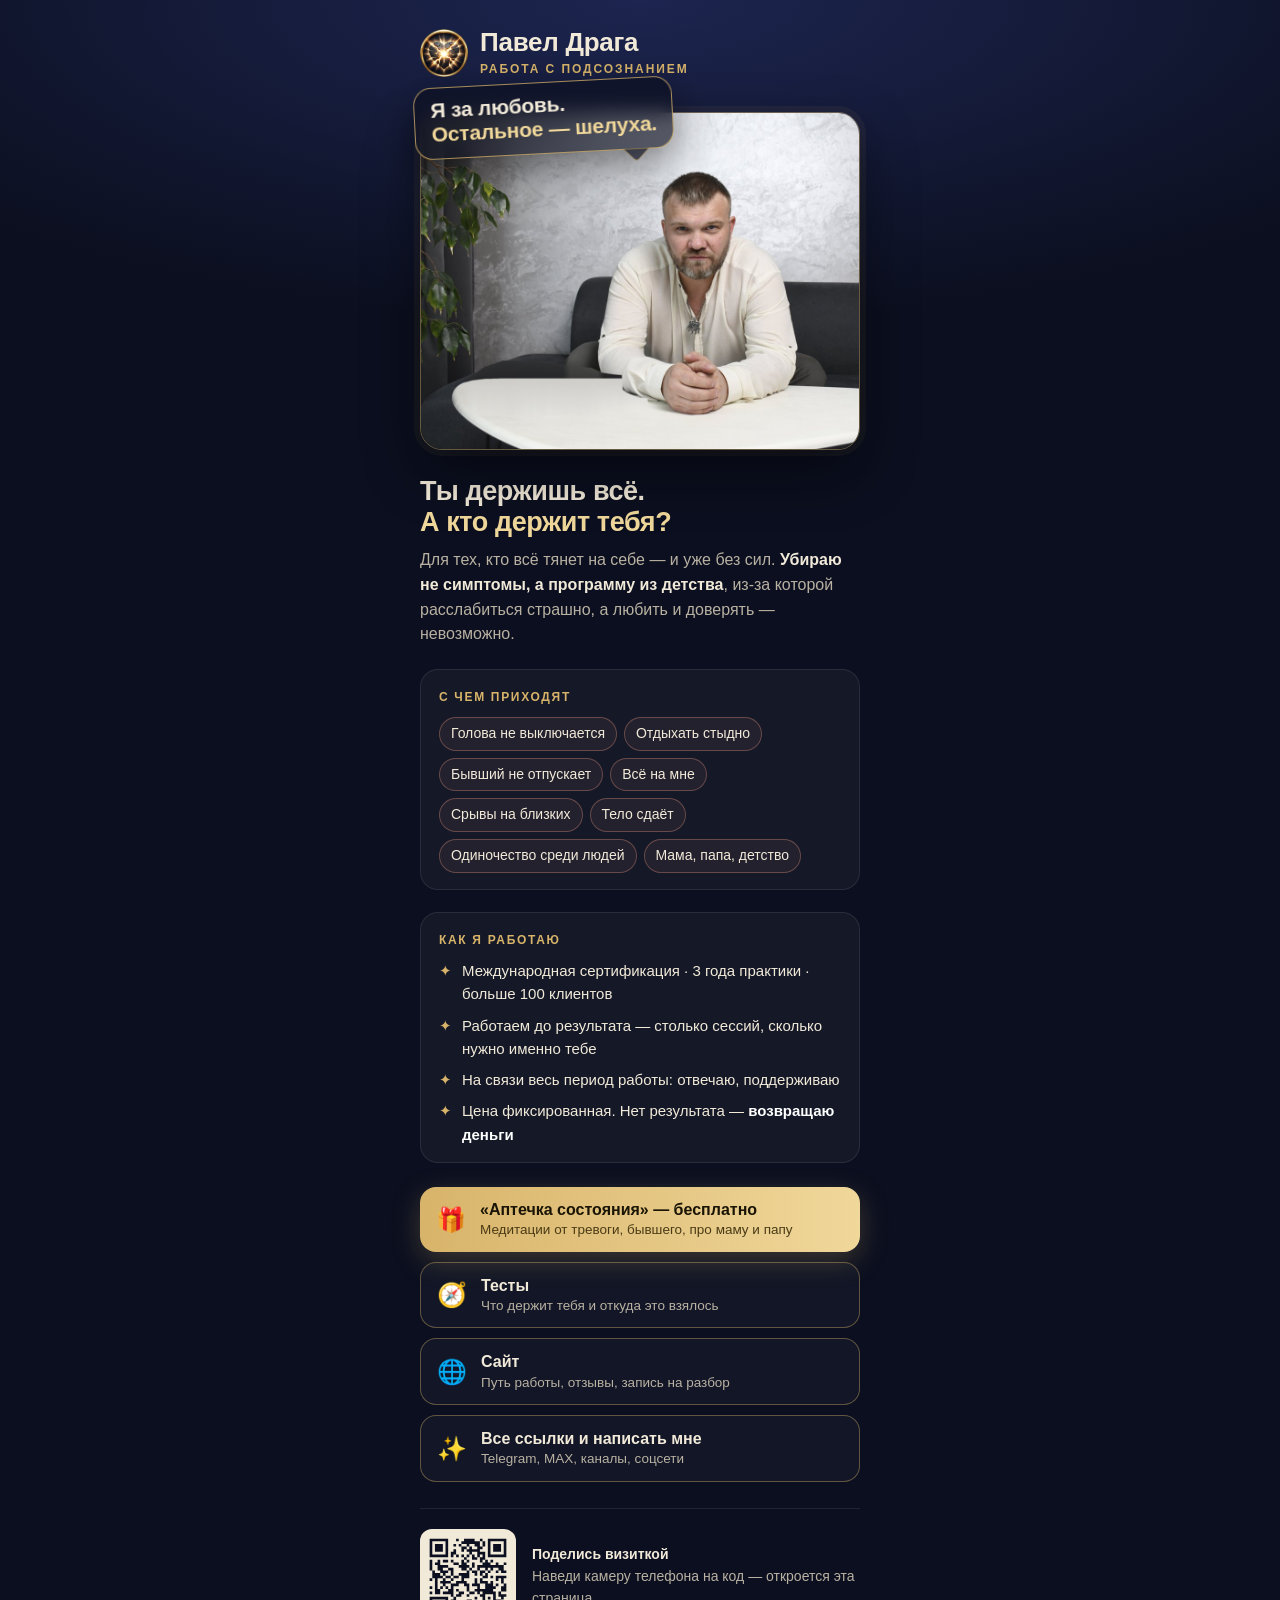
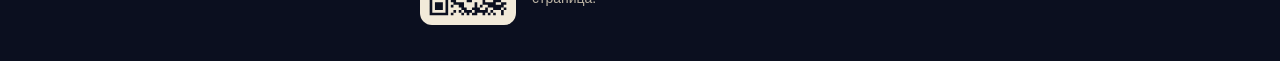
==== card/index.html @ b757cf75 "Add files via upload" ====
<!doctype html>
<html lang="ru">
<head>
<meta charset="utf-8">
<meta name="viewport" content="width=device-width, initial-scale=1">
<title>Павел Драга — визитка</title>
<meta name="description" content="Работа с подсознанием для тех, кто всё тянет на себе. Бесплатная «Аптечка состояния», тесты, личная работа до результата.">
<meta property="og:title" content="Павел Драга — работа с подсознанием">
<meta property="og:description" content="Я за любовь. Остальное — шелуха. Для тех, кто всё тянет на себе — и уже без сил.">
<meta property="og:image" content="https://pavel-draga.netlify.app/assets/hero-photo.jpg">
<link rel="icon" href="../assets/favicon-32.png">
<link rel="apple-touch-icon" href="../assets/favicon-180.png">
<script>(function(m,e,t,r,i,k,a){m[i]=m[i]||function(){(m[i].a=m[i].a||[]).push(arguments)};m[i].l=1*new Date();for(var j=0;j<document.scripts.length;j++){if(document.scripts[j].src===r){return;}}k=e.createElement(t),a=e.getElementsByTagName(t)[0],k.async=1,k.src=r,a.parentNode.insertBefore(k,a)})(window,document,"script","https://mc.yandex.ru/metrika/tag.js","ym");ym(113663923,"init",{clickmap:true,trackLinks:true,accurateTrackBounce:true});</script>
<style>
:root{--font:-apple-system,BlinkMacSystemFont,"SF Pro Display","Segoe UI",Roboto,Arial,sans-serif;--bg:#0b0f1f;--line:rgba(255,255,255,.09);--text:#f2ead9;--dim:#b9b1a2;--gold:#d8b46a;--gold2:#f0d79a;--pain:#e8957e}
*{box-sizing:border-box;margin:0;padding:0}
body{background:radial-gradient(120% 60% at 50% 0%,#1d2550 0%,var(--bg) 60%) fixed,var(--bg);color:var(--text);font:16px/1.55 var(--font);-webkit-font-smoothing:antialiased;min-height:100vh}
a{color:inherit;text-decoration:none}
.card{width:min(440px,100% - 32px);margin:0 auto;padding:28px 0 36px}
.top{display:flex;align-items:center;gap:12px;margin-bottom:22px}
.top img{width:48px;height:48px}
.name{font-size:26px;font-weight:800;letter-spacing:-.01em;line-height:1.1}
.role{font-size:12px;letter-spacing:.16em;text-transform:uppercase;color:var(--gold);font-weight:700;margin-top:3px}
.vis{position:relative;margin-top:34px}
.frame{border-radius:22px;overflow:hidden;border:1px solid rgba(216,180,106,.45);box-shadow:0 22px 56px rgba(0,0,0,.45),0 0 0 6px rgba(216,180,106,.06)}
.frame img{width:100%;display:block;aspect-ratio:960/736;object-fit:cover}
.say{position:absolute;left:-6px;top:-30px;padding:10px 16px 12px;border-radius:18px;background:rgba(11,15,31,.66);-webkit-backdrop-filter:blur(10px);backdrop-filter:blur(10px);border:1.5px solid rgba(216,180,106,.75);box-shadow:0 14px 40px rgba(0,0,0,.45);transform:rotate(-3deg);white-space:nowrap}
.say span,.say b{display:block;font:800 21px/1.15 var(--font);letter-spacing:-.01em}
.say b{color:var(--gold2)}
.say::after{content:"";position:absolute;right:28px;bottom:-10px;width:18px;height:18px;background:rgba(11,15,31,.66);border-right:1.5px solid rgba(216,180,106,.75);border-bottom:1.5px solid rgba(216,180,106,.75);transform:rotate(45deg);border-bottom-right-radius:4px;clip-path:polygon(100% 0,100% 100%,0 100%)}
h1{font-size:27px;line-height:1.15;font-weight:800;letter-spacing:-.015em;margin:26px 0 10px}
h1 .a{color:var(--gold2)}
.lead{color:var(--dim);font-size:16px}
.lead b{color:var(--text);font-weight:700}
.box{margin-top:22px;padding:18px 18px 16px;border-radius:18px;background:rgba(255,255,255,.04);border:1px solid var(--line)}
.box h3{font-size:12px;letter-spacing:.14em;text-transform:uppercase;color:var(--gold);font-weight:700;margin-bottom:10px}
.tags{display:flex;flex-wrap:wrap;gap:7px}
.tags span{font-size:14px;padding:5px 11px;border-radius:999px;border:1px solid rgba(232,149,126,.35);background:rgba(232,149,126,.07)}
.facts{list-style:none;display:grid;gap:8px;font-size:15px}
.facts li{display:flex;gap:10px}
.facts li::before{content:"✦";color:var(--gold);flex:none}
.facts .hl{color:#fff;font-weight:800}
.links{display:grid;gap:10px;margin-top:24px}
.lnk{display:flex;align-items:center;gap:14px;padding:13px 16px;border-radius:16px;border:1px solid rgba(216,180,106,.4);background:rgba(255,255,255,.03);transition:transform .15s}
.lnk:hover{transform:translateY(-1px)}
.lnk .i{font-size:24px;width:30px;text-align:center;flex:none}
.lnk .t{font-weight:800;font-size:16px;line-height:1.2}
.lnk .d{color:var(--dim);font-size:13.5px;line-height:1.3;margin-top:2px}
.lnk.main{background:linear-gradient(90deg,var(--gold),var(--gold2));border:0;color:#1a1405;box-shadow:0 8px 28px rgba(216,180,106,.25)}
.lnk.main .d{color:#4a3b16}
.foot{display:flex;align-items:center;gap:16px;margin-top:26px;padding-top:20px;border-top:1px solid var(--line)}
.qr{width:96px;height:96px;flex:none;background:#f2ead9;border-radius:12px;padding:7px}
.qr svg{width:100%;height:100%;display:block}
.foot p{font-size:14px;color:var(--dim)}
.foot p b{color:var(--text)}
</style>
</head>
<body>
<main class="card">
  <div class="top">
    <img src="../assets/heart.webp" alt="">
    <div><div class="name">Павел Драга</div><div class="role">Работа с подсознанием</div></div>
  </div>

  <div class="vis">
    <div class="frame"><img src="../assets/hero-photo.jpg" alt="Павел Драга"></div>
    <div class="say"><span>Я за любовь.</span><b>Остальное — шелуха.</b></div>
  </div>

  <h1>Ты держишь всё.<br><span class="a">А кто держит тебя?</span></h1>
  <p class="lead">Для тех, кто всё тянет на себе — и&nbsp;уже без сил. <b>Убираю не симптомы, а программу из детства</b>, из-за которой расслабиться страшно, а&nbsp;любить и&nbsp;доверять — невозможно.</p>

  <div class="box">
    <h3>С чем приходят</h3>
    <div class="tags"><span>Голова не выключается</span><span>Отдыхать стыдно</span><span>Бывший не отпускает</span><span>Всё на мне</span><span>Срывы на близких</span><span>Тело сдаёт</span><span>Одиночество среди людей</span><span>Мама, папа, детство</span></div>
  </div>

  <div class="box">
    <h3>Как я работаю</h3>
    <ul class="facts">
      <li><span>Международная сертификация · 3&nbsp;года практики · больше 100&nbsp;клиентов</span></li>
      <li><span>Работаем до результата — столько сессий, сколько нужно именно тебе</span></li>
      <li><span>На связи весь период работы: отвечаю, поддерживаю</span></li>
      <li><span>Цена фиксированная. Нет результата — <span class="hl">возвращаю деньги</span></span></li>
    </ul>
  </div>

  <div class="links">
    <a class="lnk main" href="https://t.me/pavel_draga_leads_bot?start=apteka" target="_blank" rel="noopener"><span class="i">🎁</span><span><div class="t">«Аптечка состояния» — бесплатно</div><div class="d">Медитации от тревоги, бывшего, про маму и папу</div></span></a>
    <a class="lnk" href="https://pavel-draga-testy.netlify.app/testy/" target="_blank" rel="noopener"><span class="i">🧭</span><span><div class="t">Тесты</div><div class="d">Что держит тебя и откуда это взялось</div></span></a>
    <a class="lnk" href="https://pavel-draga.netlify.app/" target="_blank" rel="noopener"><span class="i">🌐</span><span><div class="t">Сайт</div><div class="d">Путь работы, отзывы, запись на разбор</div></span></a>
    <a class="lnk" href="https://taplink.cc/draga_pavel" target="_blank" rel="noopener"><span class="i">✨</span><span><div class="t">Все ссылки и написать мне</div><div class="d">Telegram, MAX, каналы, соцсети</div></span></a>
  </div>

  <div class="foot">
    <div class="qr"><svg version="1.1" viewBox="0 0 31 31" xmlns="http://www.w3.org/2000/svg"><path fill="#0b0f1f" d="M1,1H2V2H1zM2,1H3V2H2zM3,1H4V2H3zM4,1H5V2H4zM5,1H6V2H5zM6,1H7V2H6zM7,1H8V2H7zM11,1H12V2H11zM14,1H15V2H14zM15,1H16V2H15zM16,1H17V2H16zM17,1H18V2H17zM20,1H21V2H20zM23,1H24V2H23zM24,1H25V2H24zM25,1H26V2H25zM26,1H27V2H26zM27,1H28V2H27zM28,1H29V2H28zM29,1H30V2H29zM1,2H2V3H1zM7,2H8V3H7zM13,2H14V3H13zM14,2H15V3H14zM15,2H16V3H15zM16,2H17V3H16zM17,2H18V3H17zM18,2H19V3H18zM19,2H20V3H19zM21,2H22V3H21zM23,2H24V3H23zM29,2H30V3H29zM1,3H2V4H1zM3,3H4V4H3zM4,3H5V4H4zM5,3H6V4H5zM7,3H8V4H7zM10,3H11V4H10zM12,3H13V4H12zM15,3H16V4H15zM18,3H19V4H18zM19,3H20V4H19zM21,3H22V4H21zM23,3H24V4H23zM25,3H26V4H25zM26,3H27V4H26zM27,3H28V4H27zM29,3H30V4H29zM1,4H2V5H1zM3,4H4V5H3zM4,4H5V5H4zM5,4H6V5H5zM7,4H8V5H7zM13,4H14V5H13zM14,4H15V5H14zM16,4H17V5H16zM19,4H20V5H19zM20,4H21V5H20zM23,4H24V5H23zM25,4H26V5H25zM26,4H27V5H26zM27,4H28V5H27zM29,4H30V5H29zM1,5H2V6H1zM3,5H4V6H3zM4,5H5V6H4zM5,5H6V6H5zM7,5H8V6H7zM10,5H11V6H10zM13,5H14V6H13zM15,5H16V6H15zM16,5H17V6H16zM17,5H18V6H17zM18,5H19V6H18zM19,5H20V6H19zM23,5H24V6H23zM25,5H26V6H25zM26,5H27V6H26zM27,5H28V6H27zM29,5H30V6H29zM1,6H2V7H1zM7,6H8V7H7zM9,6H10V7H9zM10,6H11V7H10zM16,6H17V7H16zM19,6H20V7H19zM20,6H21V7H20zM21,6H22V7H21zM23,6H24V7H23zM29,6H30V7H29zM1,7H2V8H1zM2,7H3V8H2zM3,7H4V8H3zM4,7H5V8H4zM5,7H6V8H5zM6,7H7V8H6zM7,7H8V8H7zM9,7H10V8H9zM11,7H12V8H11zM13,7H14V8H13zM15,7H16V8H15zM17,7H18V8H17zM19,7H20V8H19zM21,7H22V8H21zM23,7H24V8H23zM24,7H25V8H24zM25,7H26V8H25zM26,7H27V8H26zM27,7H28V8H27zM28,7H29V8H28zM29,7H30V8H29zM14,8H15V9H14zM17,8H18V9H17zM18,8H19V9H18zM20,8H21V9H20zM21,8H22V9H21zM1,9H2V10H1zM4,9H5V10H4zM6,9H7V10H6zM7,9H8V10H7zM9,9H10V10H9zM13,9H14V10H13zM15,9H16V10H15zM20,9H21V10H20zM22,9H23V10H22zM24,9H25V10H24zM1,10H2V11H1zM3,10H4V11H3zM4,10H5V11H4zM10,10H11V11H10zM11,10H12V11H11zM13,10H14V11H13zM14,10H15V11H14zM17,10H18V11H17zM21,10H22V11H21zM22,10H23V11H22zM23,10H24V11H23zM26,10H27V11H26zM29,10H30V11H29zM1,11H2V12H1zM4,11H5V12H4zM5,11H6V12H5zM6,11H7V12H6zM7,11H8V12H7zM12,11H13V12H12zM13,11H14V12H13zM14,11H15V12H14zM15,11H16V12H15zM17,11H18V12H17zM19,11H20V12H19zM20,11H21V12H20zM21,11H22V12H21zM22,11H23V12H22zM23,11H24V12H23zM24,11H25V12H24zM25,11H26V12H25zM26,11H27V12H26zM27,11H28V12H27zM28,11H29V12H28zM1,12H2V13H1zM4,12H5V13H4zM5,12H6V13H5zM8,12H9V13H8zM9,12H10V13H9zM13,12H14V13H13zM14,12H15V13H14zM16,12H17V13H16zM19,12H20V13H19zM22,12H23V13H22zM24,12H25V13H24zM27,12H28V13H27zM28,12H29V13H28zM2,13H3V14H2zM5,13H6V14H5zM6,13H7V14H6zM7,13H8V14H7zM9,13H10V14H9zM15,13H16V14H15zM17,13H18V14H17zM18,13H19V14H18zM20,13H21V14H20zM21,13H22V14H21zM23,13H24V14H23zM26,13H27V14H26zM28,13H29V14H28zM29,13H30V14H29zM2,14H3V15H2zM3,14H4V15H3zM4,14H5V15H4zM6,14H7V15H6zM9,14H10V15H9zM12,14H13V15H12zM13,14H14V15H13zM14,14H15V15H14zM15,14H16V15H15zM18,14H19V15H18zM20,14H21V15H20zM22,14H23V15H22zM2,15H3V16H2zM3,15H4V16H3zM4,15H5V16H4zM5,15H6V16H5zM7,15H8V16H7zM8,15H9V16H8zM10,15H11V16H10zM11,15H12V16H11zM13,15H14V16H13zM14,15H15V16H14zM15,15H16V16H15zM21,15H22V16H21zM22,15H23V16H22zM24,15H25V16H24zM26,15H27V16H26zM27,15H28V16H27zM28,15H29V16H28zM29,15H30V16H29zM1,16H2V17H1zM3,16H4V17H3zM6,16H7V17H6zM9,16H10V17H9zM13,16H14V17H13zM18,16H19V17H18zM20,16H21V17H20zM26,16H27V17H26zM28,16H29V17H28zM3,17H4V18H3zM5,17H6V18H5zM6,17H7V18H6zM7,17H8V18H7zM8,17H9V18H8zM11,17H12V18H11zM12,17H13V18H12zM13,17H14V18H13zM14,17H15V18H14zM18,17H19V18H18zM20,17H21V18H20zM21,17H22V18H21zM22,17H23V18H22zM24,17H25V18H24zM28,17H29V18H28zM3,18H4V19H3zM6,18H7V19H6zM9,18H10V19H9zM10,18H11V19H10zM11,18H12V19H11zM14,18H15V19H14zM15,18H16V19H15zM17,18H18V19H17zM18,18H19V19H18zM19,18H20V19H19zM22,18H23V19H22zM23,18H24V19H23zM24,18H25V19H24zM26,18H27V19H26zM29,18H30V19H29zM1,19H2V20H1zM3,19H4V20H3zM5,19H6V20H5zM7,19H8V20H7zM9,19H10V20H9zM15,19H16V20H15zM19,19H20V20H19zM22,19H23V20H22zM23,19H24V20H23zM24,19H25V20H24zM25,19H26V20H25zM28,19H29V20H28zM29,19H30V20H29zM3,20H4V21H3zM4,20H5V21H4zM8,20H9V21H8zM9,20H10V21H9zM11,20H12V21H11zM15,20H16V21H15zM18,20H19V21H18zM19,20H20V21H19zM20,20H21V21H20zM21,20H22V21H21zM22,20H23V21H22zM23,20H24V21H23zM24,20H25V21H24zM28,20H29V21H28zM29,20H30V21H29zM1,21H2V22H1zM3,21H4V22H3zM4,21H5V22H4zM6,21H7V22H6zM7,21H8V22H7zM8,21H9V22H8zM9,21H10V22H9zM12,21H13V22H12zM13,21H14V22H13zM16,21H17V22H16zM17,21H18V22H17zM19,21H20V22H19zM21,21H22V22H21zM22,21H23V22H22zM23,21H24V22H23zM24,21H25V22H24zM25,21H26V22H25zM27,21H28V22H27zM9,22H10V23H9zM11,22H12V23H11zM12,22H13V23H12zM15,22H16V23H15zM20,22H21V23H20zM21,22H22V23H21zM25,22H26V23H25zM27,22H28V23H27zM28,22H29V23H28zM29,22H30V23H29zM1,23H2V24H1zM2,23H3V24H2zM3,23H4V24H3zM4,23H5V24H4zM5,23H6V24H5zM6,23H7V24H6zM7,23H8V24H7zM10,23H11V24H10zM18,23H19V24H18zM21,23H22V24H21zM23,23H24V24H23zM25,23H26V24H25zM28,23H29V24H28zM1,24H2V25H1zM7,24H8V25H7zM9,24H10V25H9zM10,24H11V25H10zM15,24H16V25H15zM16,24H17V25H16zM21,24H22V25H21zM25,24H26V25H25zM26,24H27V25H26zM27,24H28V25H27zM1,25H2V26H1zM3,25H4V26H3zM4,25H5V26H4zM5,25H6V26H5zM7,25H8V26H7zM10,25H11V26H10zM11,25H12V26H11zM12,25H13V26H12zM13,25H14V26H13zM18,25H19V26H18zM21,25H22V26H21zM22,25H23V26H22zM23,25H24V26H23zM24,25H25V26H24zM25,25H26V26H25zM28,25H29V26H28zM29,25H30V26H29zM1,26H2V27H1zM3,26H4V27H3zM4,26H5V27H4zM5,26H6V27H5zM7,26H8V27H7zM9,26H10V27H9zM12,26H13V27H12zM13,26H14V27H13zM18,26H19V27H18zM20,26H21V27H20zM23,26H24V27H23zM24,26H25V27H24zM25,26H26V27H25zM26,26H27V27H26zM27,26H28V27H27zM28,26H29V27H28zM1,27H2V28H1zM3,27H4V28H3zM4,27H5V28H4zM5,27H6V28H5zM7,27H8V28H7zM13,27H14V28H13zM14,27H15V28H14zM17,27H18V28H17zM18,27H19V28H18zM19,27H20V28H19zM22,27H23V28H22zM25,27H26V28H25zM26,27H27V28H26zM27,27H28V28H27zM29,27H30V28H29zM1,28H2V29H1zM7,28H8V29H7zM10,28H11V29H10zM12,28H13V29H12zM14,28H15V29H14zM15,28H16V29H15zM16,28H17V29H16zM18,28H19V29H18zM19,28H20V29H19zM20,28H21V29H20zM21,28H22V29H21zM22,28H23V29H22zM24,28H25V29H24zM28,28H29V29H28zM1,29H2V30H1zM2,29H3V30H2zM3,29H4V30H3zM4,29H5V30H4zM5,29H6V30H5zM6,29H7V30H6zM7,29H8V30H7zM9,29H10V30H9zM13,29H14V30H13zM15,29H16V30H15zM17,29H18V30H17zM18,29H19V30H18zM21,29H22V30H21zM23,29H24V30H23zM25,29H26V30H25zM28,29H29V30H28z" id="qr-path" fill="#000000" fill-opacity="1" fill-rule="nonzero" stroke="none"/></svg></div>
    <p><b>Поделись визиткой</b><br>Наведи камеру телефона на код — откроется эта страница.</p>
  </div>
</main>
</body>
</html>
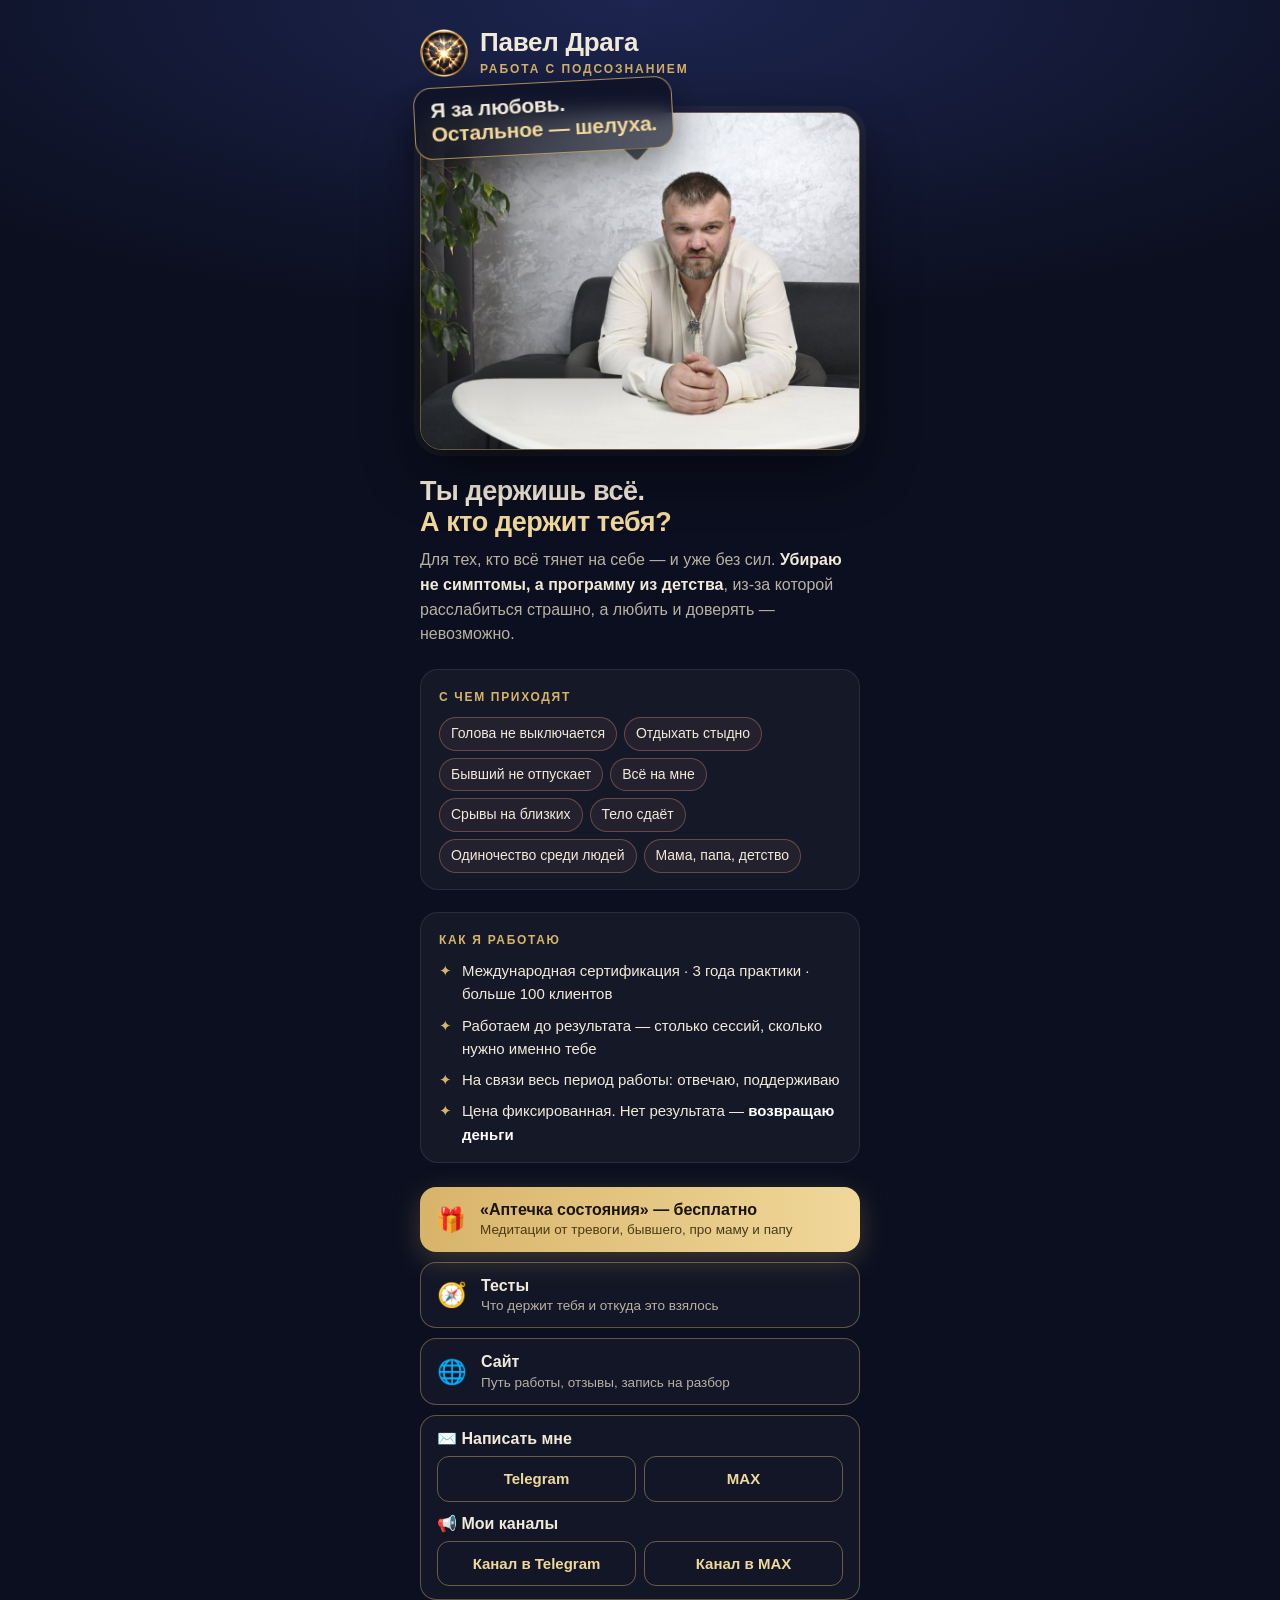
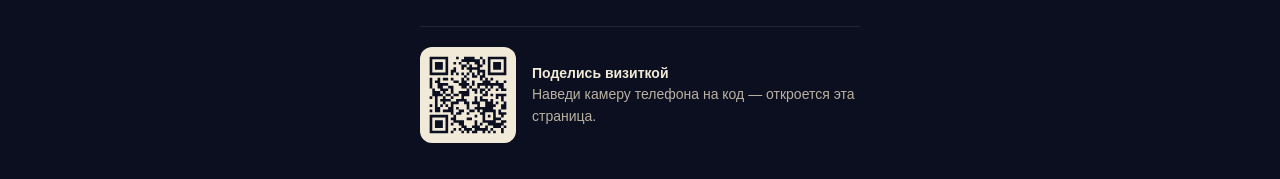
==== commit 01d1ec82: "Add files via upload" ====
--- a/card/index.html
+++ b/card/index.html
@@ -46,6 +46,7 @@
 .lnk .i{font-size:24px;width:30px;text-align:center;flex:none}
 .lnk .t{font-weight:800;font-size:16px;line-height:1.2}
 .lnk .d{color:var(--dim);font-size:13.5px;line-height:1.3;margin-top:2px}
+.mini{display:grid;grid-template-columns:1fr 1fr;gap:8px}.mini a{display:block;text-align:center;padding:10px 8px;border-radius:12px;border:1px solid rgba(216,180,106,.45);font-weight:700;font-size:15px;color:var(--gold2)}
 .lnk.main{background:linear-gradient(90deg,var(--gold),var(--gold2));border:0;color:#1a1405;box-shadow:0 8px 28px rgba(216,180,106,.25)}
 .lnk.main .d{color:#4a3b16}
 .foot{display:flex;align-items:center;gap:16px;margin-top:26px;padding-top:20px;border-top:1px solid var(--line)}
@@ -89,7 +90,7 @@
     <a class="lnk main" href="https://t.me/pavel_draga_leads_bot?start=apteka" target="_blank" rel="noopener"><span class="i">🎁</span><span><div class="t">«Аптечка состояния» — бесплатно</div><div class="d">Медитации от тревоги, бывшего, про маму и папу</div></span></a>
     <a class="lnk" href="https://pavel-draga-testy.netlify.app/testy/" target="_blank" rel="noopener"><span class="i">🧭</span><span><div class="t">Тесты</div><div class="d">Что держит тебя и откуда это взялось</div></span></a>
     <a class="lnk" href="https://pavel-draga.netlify.app/" target="_blank" rel="noopener"><span class="i">🌐</span><span><div class="t">Сайт</div><div class="d">Путь работы, отзывы, запись на разбор</div></span></a>
-    <a class="lnk" href="https://taplink.cc/draga_pavel" target="_blank" rel="noopener"><span class="i">✨</span><span><div class="t">Все ссылки и написать мне</div><div class="d">Telegram, MAX, каналы, соцсети</div></span></a>
+    <div class="lnk" style="display:block"><div class="t" style="margin-bottom:8px">✉️ Написать мне</div><div class="mini"><a href="https://t.me/pavel_draga" target="_blank" rel="noopener">Telegram</a><a href="https://max.ru/u/f9LHodD0cOIXRHmdS8zhddeg0cuzIXljGwgvECPzeS0i2mBxQzJtRjokWUw" target="_blank" rel="noopener">MAX</a></div><div class="t" style="margin:12px 0 8px">📢 Мои каналы</div><div class="mini"><a href="https://t.me/alhimiyasostoyaniya" target="_blank" rel="noopener">Канал в Telegram</a><a href="https://max.ru/channel_pavel_draga" target="_blank" rel="noopener">Канал в MAX</a></div></div>
   </div>
 
   <div class="foot">
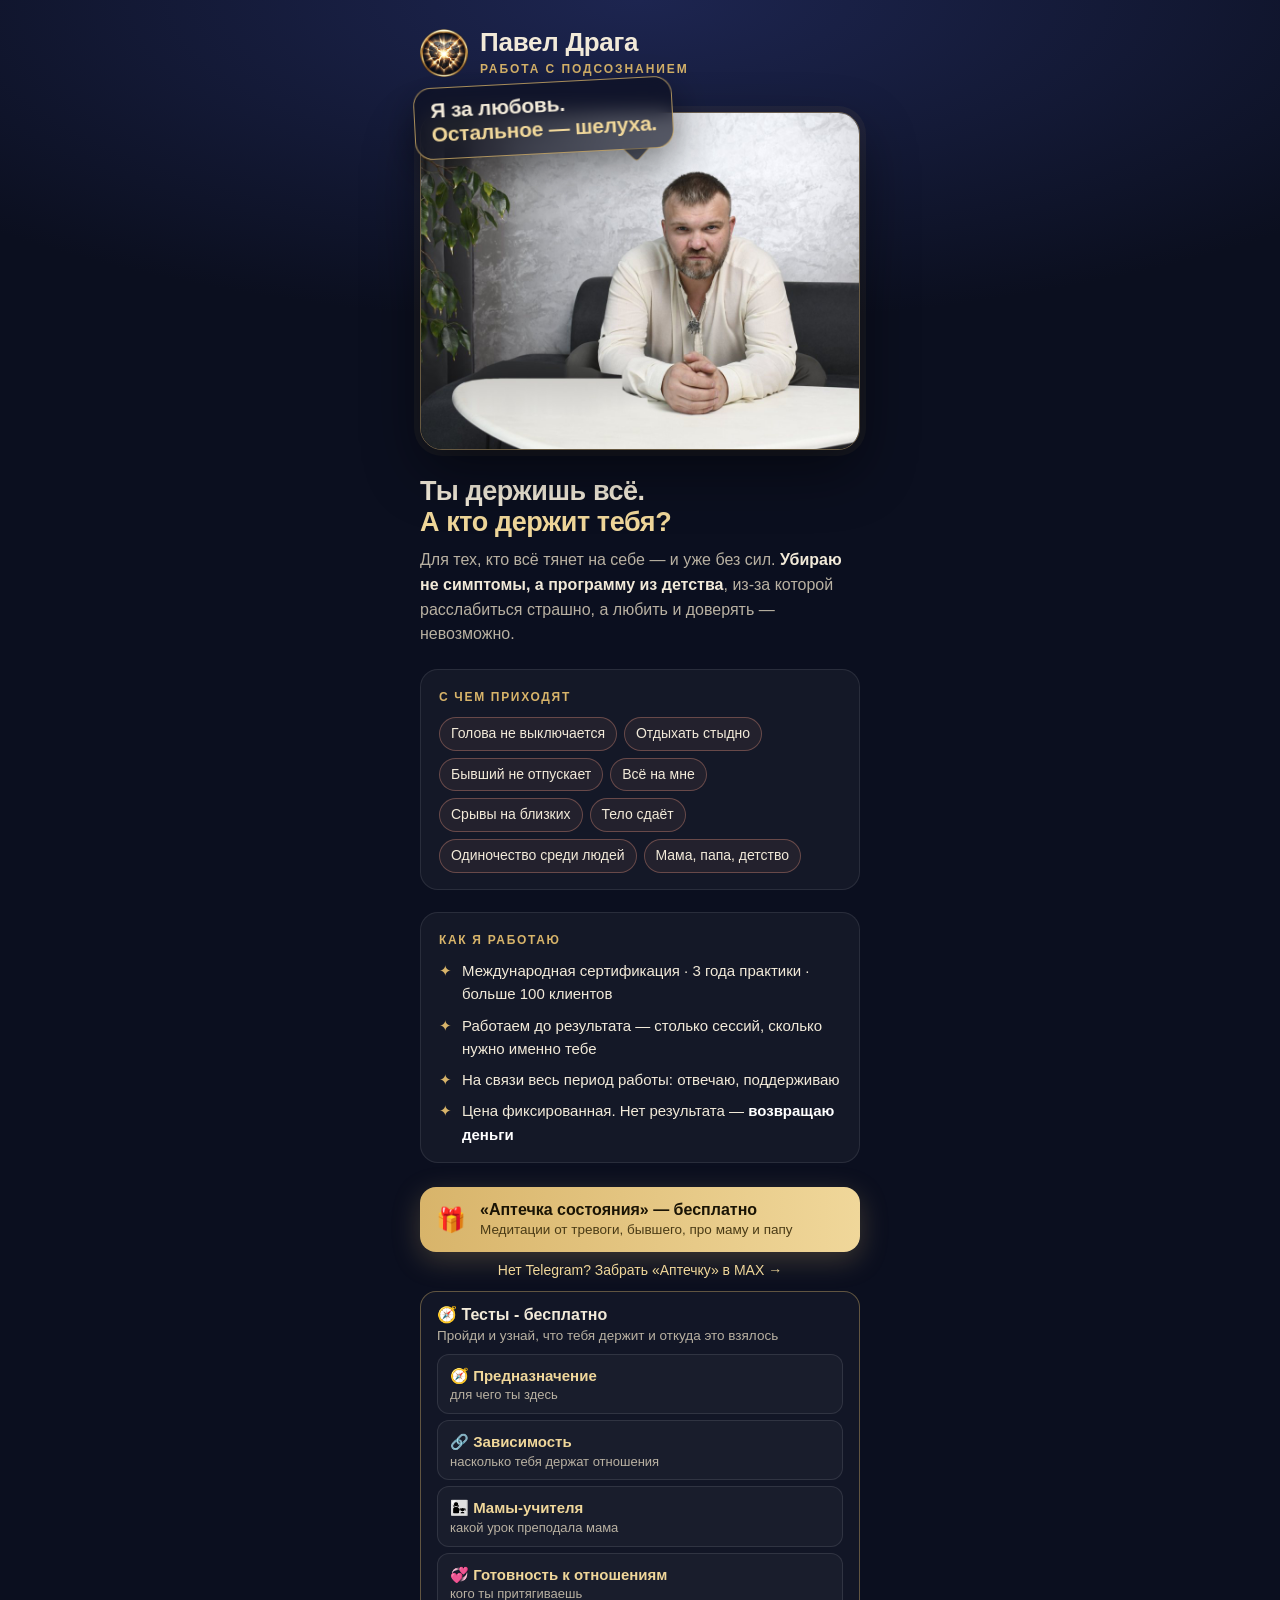
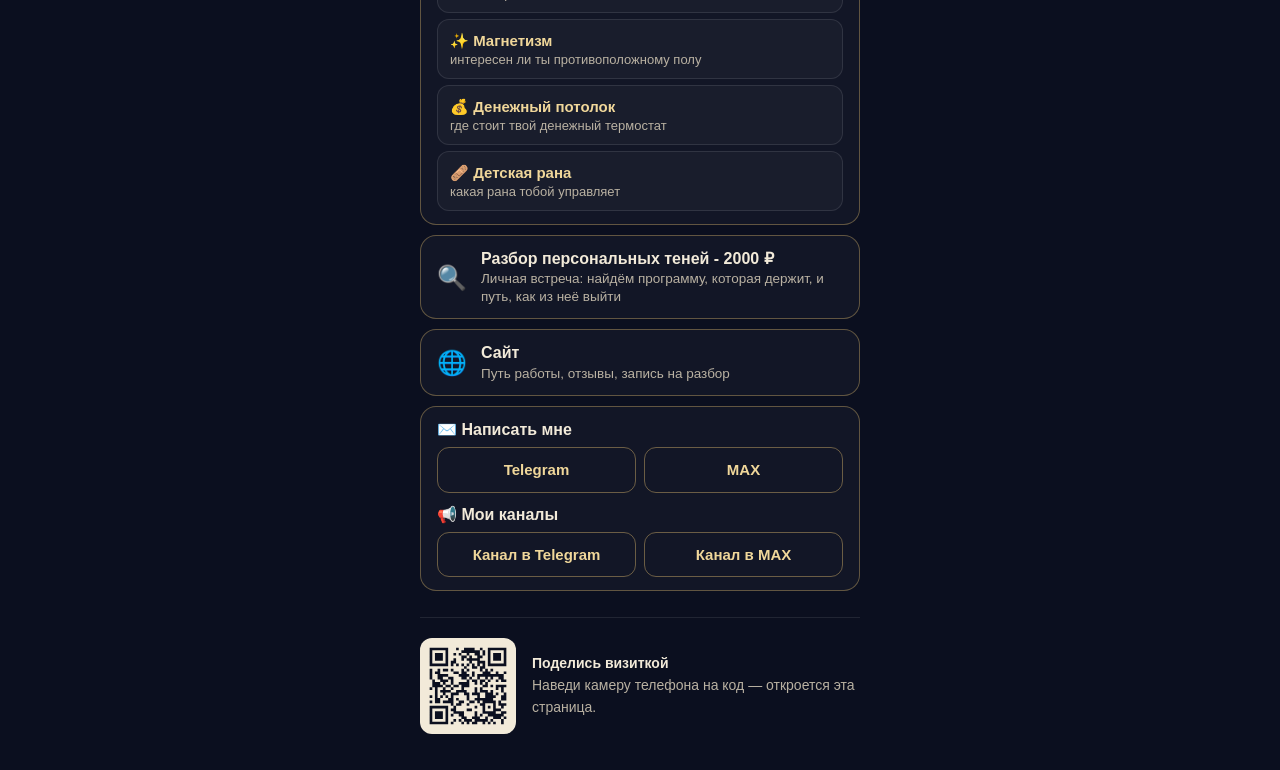
==== commit 99f97dd6: "Add files via upload" ====
--- a/card/index.html
+++ b/card/index.html
@@ -3,7 +3,7 @@
 <head>
 <meta charset="utf-8">
 <meta name="viewport" content="width=device-width, initial-scale=1">
-<title>Павел Драга — визитка</title>
+<title>Павел Драга — все ссылки</title>
 <meta name="description" content="Работа с подсознанием для тех, кто всё тянет на себе. Бесплатная «Аптечка состояния», тесты, личная работа до результата.">
 <meta property="og:title" content="Павел Драга — работа с подсознанием">
 <meta property="og:description" content="Я за любовь. Остальное — шелуха. Для тех, кто всё тянет на себе — и уже без сил.">
@@ -47,6 +47,7 @@
 .lnk .t{font-weight:800;font-size:16px;line-height:1.2}
 .lnk .d{color:var(--dim);font-size:13.5px;line-height:1.3;margin-top:2px}
 .mini{display:grid;grid-template-columns:1fr 1fr;gap:8px}.mini a{display:block;text-align:center;padding:10px 8px;border-radius:12px;border:1px solid rgba(216,180,106,.45);font-weight:700;font-size:15px;color:var(--gold2)}
+.tl{display:grid;gap:6px}.tl a{display:block;padding:9px 12px;border-radius:12px;border:1px solid rgba(255,255,255,.1);background:rgba(255,255,255,.03)}.tl b{display:block;font-size:15px;color:var(--gold2)}.tl span{display:block;font-size:13px;color:var(--dim);line-height:1.3}
 .lnk.main{background:linear-gradient(90deg,var(--gold),var(--gold2));border:0;color:#1a1405;box-shadow:0 8px 28px rgba(216,180,106,.25)}
 .lnk.main .d{color:#4a3b16}
 .foot{display:flex;align-items:center;gap:16px;margin-top:26px;padding-top:20px;border-top:1px solid var(--line)}
@@ -87,9 +88,9 @@
   </div>
 
   <div class="links">
-    <a class="lnk main" href="https://t.me/pavel_draga_leads_bot?start=apteka" target="_blank" rel="noopener"><span class="i">🎁</span><span><div class="t">«Аптечка состояния» — бесплатно</div><div class="d">Медитации от тревоги, бывшего, про маму и папу</div></span></a>
-    <a class="lnk" href="https://pavel-draga-testy.netlify.app/testy/" target="_blank" rel="noopener"><span class="i">🧭</span><span><div class="t">Тесты</div><div class="d">Что держит тебя и откуда это взялось</div></span></a>
-    <a class="lnk" href="https://pavel-draga.netlify.app/" target="_blank" rel="noopener"><span class="i">🌐</span><span><div class="t">Сайт</div><div class="d">Путь работы, отзывы, запись на разбор</div></span></a>
+    <a class="lnk main" href="https://t.me/pavel_draga_leads_bot?start=apteka" target="_blank" rel="noopener"><span class="i">🎁</span><span><div class="t">«Аптечка состояния» — бесплатно</div><div class="d">Медитации от тревоги, бывшего, про маму и папу</div></span></a><a href="https://max.ru/se14725843_bot" target="_blank" rel="noopener" style="display:block;text-align:center;font-size:14px;color:var(--gold2);margin-top:-2px">Нет Telegram? Забрать «Аптечку» в MAX →</a>
+    <div class="lnk" style="display:block"><div class="t">🧭 Тесты - бесплатно</div><div class="d" style="margin:2px 0 10px">Пройди и узнай, что тебя держит и откуда это взялось</div><div class="tl"><a href="https://pavel-draga-testy.netlify.app/" target="_blank" rel="noopener"><b>🧭 Предназначение</b><span>для чего ты здесь</span></a><a href="https://pavel-draga-testy.netlify.app/zavisimost/" target="_blank" rel="noopener"><b>🔗 Зависимость</b><span>насколько тебя держат отношения</span></a><a href="https://pavel-draga-testy.netlify.app/mama/" target="_blank" rel="noopener"><b>👩‍👧 Мамы-учителя</b><span>какой урок преподала мама</span></a><a href="https://pavel-draga-testy.netlify.app/gotovnost/" target="_blank" rel="noopener"><b>💞 Готовность к отношениям</b><span>кого ты притягиваешь</span></a><a href="https://pavel-draga-testy.netlify.app/magnetizm/" target="_blank" rel="noopener"><b>✨ Магнетизм</b><span>интересен ли ты противоположному полу</span></a><a href="https://pavel-draga-testy.netlify.app/dengi/" target="_blank" rel="noopener"><b>💰 Денежный потолок</b><span>где стоит твой денежный термостат</span></a><a href="https://pavel-draga-testy.netlify.app/rana/" target="_blank" rel="noopener"><b>🩹 Детская рана</b><span>какая рана тобой управляет</span></a></div></div>
+    <a class="lnk" href="https://cal.com/pavel-draga/razbor-tenej" target="_blank" rel="noopener"><span class="i">🔍</span><span><div class="t">Разбор персональных теней - 2000 ₽</div><div class="d">Личная встреча: найдём программу, которая держит, и путь, как из неё выйти</div></span></a><a class="lnk" href="https://pavel-draga.netlify.app/" target="_blank" rel="noopener"><span class="i">🌐</span><span><div class="t">Сайт</div><div class="d">Путь работы, отзывы, запись на разбор</div></span></a>
     <div class="lnk" style="display:block"><div class="t" style="margin-bottom:8px">✉️ Написать мне</div><div class="mini"><a href="https://t.me/pavel_draga" target="_blank" rel="noopener">Telegram</a><a href="https://max.ru/u/f9LHodD0cOIXRHmdS8zhddeg0cuzIXljGwgvECPzeS0i2mBxQzJtRjokWUw" target="_blank" rel="noopener">MAX</a></div><div class="t" style="margin:12px 0 8px">📢 Мои каналы</div><div class="mini"><a href="https://t.me/alhimiyasostoyaniya" target="_blank" rel="noopener">Канал в Telegram</a><a href="https://max.ru/channel_pavel_draga" target="_blank" rel="noopener">Канал в MAX</a></div></div>
   </div>
 
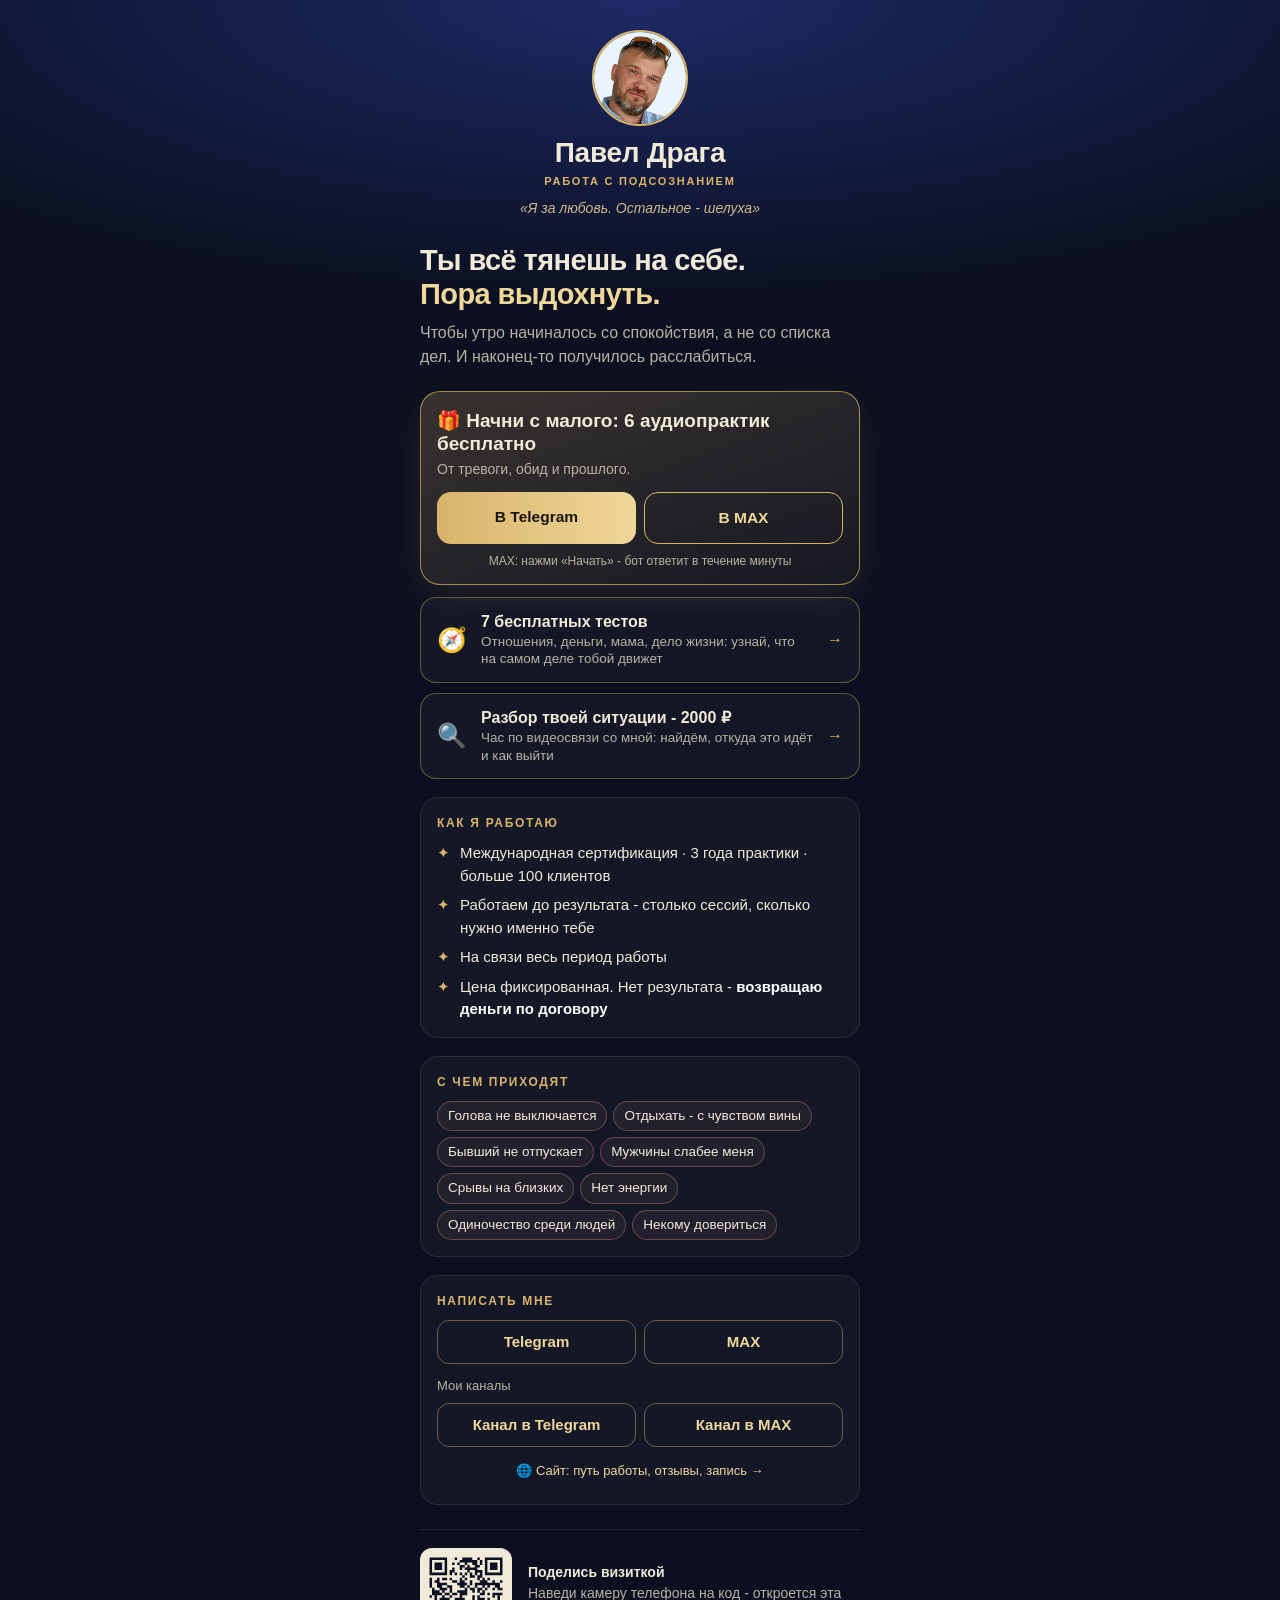
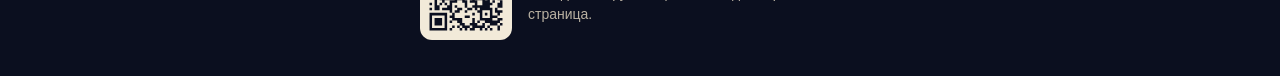
==== commit 72814b53: "Add files via upload" ====
--- a/card/index.html
+++ b/card/index.html
@@ -3,100 +3,113 @@
 <head>
 <meta charset="utf-8">
 <meta name="viewport" content="width=device-width, initial-scale=1">
-<title>Павел Драга — все ссылки</title>
-<meta name="description" content="Работа с подсознанием для тех, кто всё тянет на себе. Бесплатная «Аптечка состояния», тесты, личная работа до результата.">
-<meta property="og:title" content="Павел Драга — работа с подсознанием">
-<meta property="og:description" content="Я за любовь. Остальное — шелуха. Для тех, кто всё тянет на себе — и уже без сил.">
-<meta property="og:image" content="https://pavel-draga.netlify.app/assets/hero-photo.jpg">
+<title>Павел Драга - все ссылки</title>
+<meta name="description" content="Работа с подсознанием для тех, кто всё тянет на себе. Бесплатные аудиопрактики и тесты, разбор и личная работа до результата.">
+<meta property="og:title" content="Павел Драга - работа с подсознанием">
+<meta property="og:description" content="Ты всё тянешь на себе. Пора выдохнуть.">
+<meta property="og:image" content="https://pavel-draga.netlify.app/assets/pavel-round.jpg">
 <link rel="icon" href="../assets/favicon-32.png">
 <link rel="apple-touch-icon" href="../assets/favicon-180.png">
 <script>(function(m,e,t,r,i,k,a){m[i]=m[i]||function(){(m[i].a=m[i].a||[]).push(arguments)};m[i].l=1*new Date();for(var j=0;j<document.scripts.length;j++){if(document.scripts[j].src===r){return;}}k=e.createElement(t),a=e.getElementsByTagName(t)[0],k.async=1,k.src=r,a.parentNode.insertBefore(k,a)})(window,document,"script","https://mc.yandex.ru/metrika/tag.js","ym");ym(113663923,"init",{clickmap:true,trackLinks:true,accurateTrackBounce:true});</script>
 <style>
+
+
 :root{--font:-apple-system,BlinkMacSystemFont,"SF Pro Display","Segoe UI",Roboto,Arial,sans-serif;--bg:#0b0f1f;--line:rgba(255,255,255,.09);--text:#f2ead9;--dim:#b9b1a2;--gold:#d8b46a;--gold2:#f0d79a;--pain:#e8957e}
 *{box-sizing:border-box;margin:0;padding:0}
-body{background:radial-gradient(120% 60% at 50% 0%,#1d2550 0%,var(--bg) 60%) fixed,var(--bg);color:var(--text);font:16px/1.55 var(--font);-webkit-font-smoothing:antialiased;min-height:100vh}
+body{background:radial-gradient(120% 55% at 50% 0%,#1d2a66 0%,var(--bg) 62%) fixed,var(--bg);color:var(--text);font:16px/1.5 var(--font);-webkit-font-smoothing:antialiased;min-height:100vh}
 a{color:inherit;text-decoration:none}
-.card{width:min(440px,100% - 32px);margin:0 auto;padding:28px 0 36px}
-.top{display:flex;align-items:center;gap:12px;margin-bottom:22px}
-.top img{width:48px;height:48px}
-.name{font-size:26px;font-weight:800;letter-spacing:-.01em;line-height:1.1}
-.role{font-size:12px;letter-spacing:.16em;text-transform:uppercase;color:var(--gold);font-weight:700;margin-top:3px}
-.vis{position:relative;margin-top:34px}
-.frame{border-radius:22px;overflow:hidden;border:1px solid rgba(216,180,106,.45);box-shadow:0 22px 56px rgba(0,0,0,.45),0 0 0 6px rgba(216,180,106,.06)}
-.frame img{width:100%;display:block;aspect-ratio:960/736;object-fit:cover}
-.say{position:absolute;left:-6px;top:-30px;padding:10px 16px 12px;border-radius:18px;background:rgba(11,15,31,.66);-webkit-backdrop-filter:blur(10px);backdrop-filter:blur(10px);border:1.5px solid rgba(216,180,106,.75);box-shadow:0 14px 40px rgba(0,0,0,.45);transform:rotate(-3deg);white-space:nowrap}
-.say span,.say b{display:block;font:800 21px/1.15 var(--font);letter-spacing:-.01em}
-.say b{color:var(--gold2)}
-.say::after{content:"";position:absolute;right:28px;bottom:-10px;width:18px;height:18px;background:rgba(11,15,31,.66);border-right:1.5px solid rgba(216,180,106,.75);border-bottom:1.5px solid rgba(216,180,106,.75);transform:rotate(45deg);border-bottom-right-radius:4px;clip-path:polygon(100% 0,100% 100%,0 100%)}
-h1{font-size:27px;line-height:1.15;font-weight:800;letter-spacing:-.015em;margin:26px 0 10px}
+.card{width:min(440px,100% - 32px);margin:0 auto;padding:30px 0 36px}
+.hero{display:flex;gap:16px;align-items:center}
+.hero .av{width:92px;height:92px;flex:none;border-radius:50%;object-fit:cover;border:2px solid var(--gold)}
+.hero.c{flex-direction:column;gap:0;text-align:center}
+.hero.c .av{width:96px;height:96px;margin-bottom:12px}
+.hero.c .motto{margin-top:10px;font-size:14px;font-style:italic;color:var(--gold2);opacity:.85}
+h1{font-size:29px!important;line-height:1.15!important;margin-top:26px!important}
+.hero .hp,.hero .ov{display:none}h1,.lead{text-align:left}
+
+.name{font-size:28px;font-weight:800;letter-spacing:-.01em;line-height:1.1}
+.role{font-size:11px;letter-spacing:.16em;text-transform:uppercase;color:var(--gold);font-weight:700;margin-top:4px}
+.motto{font-size:14px;color:var(--dim);margin-top:10px;line-height:1.35}.motto b{color:var(--gold2)}
+h1{font-size:28px;line-height:1.15;font-weight:800;letter-spacing:-.02em;margin:18px 0 10px}
 h1 .a{color:var(--gold2)}
 .lead{color:var(--dim);font-size:16px}
-.lead b{color:var(--text);font-weight:700}
-.box{margin-top:22px;padding:18px 18px 16px;border-radius:18px;background:rgba(255,255,255,.04);border:1px solid var(--line)}
-.box h3{font-size:12px;letter-spacing:.14em;text-transform:uppercase;color:var(--gold);font-weight:700;margin-bottom:10px}
-.tags{display:flex;flex-wrap:wrap;gap:7px}
-.tags span{font-size:14px;padding:5px 11px;border-radius:999px;border:1px solid rgba(232,149,126,.35);background:rgba(232,149,126,.07)}
-.facts{list-style:none;display:grid;gap:8px;font-size:15px}
-.facts li{display:flex;gap:10px}
-.facts li::before{content:"✦";color:var(--gold);flex:none}
-.facts .hl{color:#fff;font-weight:800}
-.links{display:grid;gap:10px;margin-top:24px}
-.lnk{display:flex;align-items:center;gap:14px;padding:13px 16px;border-radius:16px;border:1px solid rgba(216,180,106,.4);background:rgba(255,255,255,.03);transition:transform .15s}
-.lnk:hover{transform:translateY(-1px)}
+.gift{margin-top:22px;padding:18px 16px 14px;border-radius:20px;background:linear-gradient(160deg,rgba(216,180,106,.22),rgba(216,180,106,.06));border:1.5px solid rgba(216,180,106,.7);box-shadow:0 10px 34px rgba(216,180,106,.12)}
+.gift .t{font-size:19px;font-weight:800;line-height:1.2}
+.gift .d{color:var(--dim);font-size:14px;margin:4px 0 12px}
+.two{display:grid;grid-template-columns:1fr 1fr;gap:8px}
+.btn{display:block;text-align:center;padding:13px 8px;border-radius:14px;font-weight:800;font-size:15.5px}
+.btn.g{background:linear-gradient(90deg,var(--gold),var(--gold2));color:#1a1405}
+.btn.o{border:1.5px solid var(--gold);color:var(--gold2)}
+.note{font-size:12px;color:var(--dim);text-align:center;margin-top:8px}
+.links{display:grid;gap:10px;margin-top:12px}
+.lnk{display:flex;align-items:center;gap:14px;padding:14px 16px;border-radius:16px;border:1px solid rgba(216,180,106,.4);background:rgba(255,255,255,.035)}
 .lnk .i{font-size:24px;width:30px;text-align:center;flex:none}
 .lnk .t{font-weight:800;font-size:16px;line-height:1.2}
 .lnk .d{color:var(--dim);font-size:13.5px;line-height:1.3;margin-top:2px}
+.lnk .ar{margin-left:auto;color:var(--gold);font-weight:800}
+.box{margin-top:18px;padding:16px;border-radius:18px;background:rgba(255,255,255,.035);border:1px solid var(--line)}
+.box h3{font-size:12px;letter-spacing:.14em;text-transform:uppercase;color:var(--gold);font-weight:700;margin-bottom:10px}
+.facts{list-style:none;display:grid;gap:7px;font-size:15px}
+.facts li{display:flex;gap:10px}.facts li::before{content:"✦";color:var(--gold);flex:none}
+.facts .hl{color:#fff;font-weight:800}
+.tags{display:flex;flex-wrap:wrap;gap:6px}
+.tags span{font-size:13.5px;padding:4px 10px;border-radius:999px;border:1px solid rgba(232,149,126,.35);background:rgba(232,149,126,.07)}
 .mini{display:grid;grid-template-columns:1fr 1fr;gap:8px}.mini a{display:block;text-align:center;padding:10px 8px;border-radius:12px;border:1px solid rgba(216,180,106,.45);font-weight:700;font-size:15px;color:var(--gold2)}
-.tl{display:grid;gap:6px}.tl a{display:block;padding:9px 12px;border-radius:12px;border:1px solid rgba(255,255,255,.1);background:rgba(255,255,255,.03)}.tl b{display:block;font-size:15px;color:var(--gold2)}.tl span{display:block;font-size:13px;color:var(--dim);line-height:1.3}
-.lnk.main{background:linear-gradient(90deg,var(--gold),var(--gold2));border:0;color:#1a1405;box-shadow:0 8px 28px rgba(216,180,106,.25)}
-.lnk.main .d{color:#4a3b16}
-.foot{display:flex;align-items:center;gap:16px;margin-top:26px;padding-top:20px;border-top:1px solid var(--line)}
-.qr{width:96px;height:96px;flex:none;background:#f2ead9;border-radius:12px;padding:7px}
+.sub{font-size:13px;color:var(--dim);margin:12px 0 7px}
+.foot{display:flex;align-items:center;gap:16px;margin-top:24px;padding-top:18px;border-top:1px solid var(--line)}
+.qr{width:92px;height:92px;flex:none;background:#f2ead9;border-radius:12px;padding:7px}
 .qr svg{width:100%;height:100%;display:block}
-.foot p{font-size:14px;color:var(--dim)}
-.foot p b{color:var(--text)}
+.foot p{font-size:14px;color:var(--dim)}.foot p b{color:var(--text)}
 </style>
 </head>
 <body>
 <main class="card">
-  <div class="top">
-    <img src="../assets/heart.webp" alt="">
-    <div><div class="name">Павел Драга</div><div class="role">Работа с подсознанием</div></div>
+  <div class="hero c"><img class="av" src="[data-uri]" alt="Павел Драга"><div class="name">Павел Драга</div><div class="role">Работа с подсознанием</div><div class="motto">«Я за любовь. Остальное - шелуха»</div></div>
+
+  <h1>Ты всё тянешь на себе.<br><span class="a">Пора выдохнуть.</span></h1>
+  <p class="lead">Чтобы утро начиналось со спокойствия, а не со списка дел. И наконец-то получилось расслабиться.</p>
+
+  <div class="gift">
+    <div class="t">🎁 Начни с малого: 6 аудиопрактик бесплатно</div>
+    <div class="d">От тревоги, обид и прошлого.</div>
+    <div class="two">
+      <a class="btn g" href="https://t.me/pavel_draga_leads_bot?start=apteka" target="_blank" rel="noopener">В Telegram</a>
+      <a class="btn o" href="https://max.ru/se14725843_bot" target="_blank" rel="noopener">В MAX</a>
+    </div>
+    <p class="note">MAX: нажми «Начать» - бот ответит в течение минуты</p>
   </div>
 
-  <div class="vis">
-    <div class="frame"><img src="../assets/hero-photo.jpg" alt="Павел Драга"></div>
-    <div class="say"><span>Я за любовь.</span><b>Остальное — шелуха.</b></div>
-  </div>
-
-  <h1>Ты держишь всё.<br><span class="a">А кто держит тебя?</span></h1>
-  <p class="lead">Для тех, кто всё тянет на себе — и&nbsp;уже без сил. <b>Убираю не симптомы, а программу из детства</b>, из-за которой расслабиться страшно, а&nbsp;любить и&nbsp;доверять — невозможно.</p>
-
-  <div class="box">
-    <h3>С чем приходят</h3>
-    <div class="tags"><span>Голова не выключается</span><span>Отдыхать стыдно</span><span>Бывший не отпускает</span><span>Всё на мне</span><span>Срывы на близких</span><span>Тело сдаёт</span><span>Одиночество среди людей</span><span>Мама, папа, детство</span></div>
+  <div class="links">
+    <a class="lnk" href="https://pavel-draga-testy.netlify.app/testy/" target="_blank" rel="noopener"><span class="i">🧭</span><span><div class="t">7 бесплатных тестов</div><div class="d">Отношения, деньги, мама, дело жизни: узнай, что на самом деле тобой движет</div></span><span class="ar">→</span></a>
+    <a class="lnk" href="https://cal.com/pavel-draga/razbor-tenej" target="_blank" rel="noopener"><span class="i">🔍</span><span><div class="t">Разбор твоей ситуации - 2000 ₽</div><div class="d">Час по видеосвязи со мной: найдём, откуда это идёт и как выйти</div></span><span class="ar">→</span></a>
   </div>
 
   <div class="box">
-    <h3>Как я работаю</h3>
+    <h3>Как я работаю</h3>
     <ul class="facts">
-      <li><span>Международная сертификация · 3&nbsp;года практики · больше 100&nbsp;клиентов</span></li>
-      <li><span>Работаем до результата — столько сессий, сколько нужно именно тебе</span></li>
-      <li><span>На связи весь период работы: отвечаю, поддерживаю</span></li>
-      <li><span>Цена фиксированная. Нет результата — <span class="hl">возвращаю деньги</span></span></li>
+      <li><span>Международная сертификация · 3 года практики · больше 100 клиентов</span></li>
+      <li><span>Работаем до результата - столько сессий, сколько нужно именно тебе</span></li>
+      <li><span>На связи весь период работы</span></li>
+      <li><span>Цена фиксированная. Нет результата - <span class="hl">возвращаю деньги по договору</span></span></li>
     </ul>
   </div>
 
-  <div class="links">
-    <a class="lnk main" href="https://t.me/pavel_draga_leads_bot?start=apteka" target="_blank" rel="noopener"><span class="i">🎁</span><span><div class="t">«Аптечка состояния» — бесплатно</div><div class="d">Медитации от тревоги, бывшего, про маму и папу</div></span></a><a href="https://max.ru/se14725843_bot" target="_blank" rel="noopener" style="display:block;text-align:center;font-size:14px;color:var(--gold2);margin-top:-2px">Нет Telegram? Забрать «Аптечку» в MAX →</a>
-    <div class="lnk" style="display:block"><div class="t">🧭 Тесты - бесплатно</div><div class="d" style="margin:2px 0 10px">Пройди и узнай, что тебя держит и откуда это взялось</div><div class="tl"><a href="https://pavel-draga-testy.netlify.app/" target="_blank" rel="noopener"><b>🧭 Предназначение</b><span>для чего ты здесь</span></a><a href="https://pavel-draga-testy.netlify.app/zavisimost/" target="_blank" rel="noopener"><b>🔗 Зависимость</b><span>насколько тебя держат отношения</span></a><a href="https://pavel-draga-testy.netlify.app/mama/" target="_blank" rel="noopener"><b>👩‍👧 Мамы-учителя</b><span>какой урок преподала мама</span></a><a href="https://pavel-draga-testy.netlify.app/gotovnost/" target="_blank" rel="noopener"><b>💞 Готовность к отношениям</b><span>кого ты притягиваешь</span></a><a href="https://pavel-draga-testy.netlify.app/magnetizm/" target="_blank" rel="noopener"><b>✨ Магнетизм</b><span>интересен ли ты противоположному полу</span></a><a href="https://pavel-draga-testy.netlify.app/dengi/" target="_blank" rel="noopener"><b>💰 Денежный потолок</b><span>где стоит твой денежный термостат</span></a><a href="https://pavel-draga-testy.netlify.app/rana/" target="_blank" rel="noopener"><b>🩹 Детская рана</b><span>какая рана тобой управляет</span></a></div></div>
-    <a class="lnk" href="https://cal.com/pavel-draga/razbor-tenej" target="_blank" rel="noopener"><span class="i">🔍</span><span><div class="t">Разбор персональных теней - 2000 ₽</div><div class="d">Личная встреча: найдём программу, которая держит, и путь, как из неё выйти</div></span></a><a class="lnk" href="https://pavel-draga.netlify.app/" target="_blank" rel="noopener"><span class="i">🌐</span><span><div class="t">Сайт</div><div class="d">Путь работы, отзывы, запись на разбор</div></span></a>
-    <div class="lnk" style="display:block"><div class="t" style="margin-bottom:8px">✉️ Написать мне</div><div class="mini"><a href="https://t.me/pavel_draga" target="_blank" rel="noopener">Telegram</a><a href="https://max.ru/u/f9LHodD0cOIXRHmdS8zhddeg0cuzIXljGwgvECPzeS0i2mBxQzJtRjokWUw" target="_blank" rel="noopener">MAX</a></div><div class="t" style="margin:12px 0 8px">📢 Мои каналы</div><div class="mini"><a href="https://t.me/alhimiyasostoyaniya" target="_blank" rel="noopener">Канал в Telegram</a><a href="https://max.ru/channel_pavel_draga" target="_blank" rel="noopener">Канал в MAX</a></div></div>
+  <div class="box">
+    <h3>С чем приходят</h3>
+    <div class="tags"><span>Голова не выключается</span><span>Отдыхать - с чувством вины</span><span>Бывший не отпускает</span><span>Мужчины слабее меня</span><span>Срывы на близких</span><span>Нет энергии</span><span>Одиночество среди людей</span><span>Некому довериться</span></div>
+  </div>
+
+  <div class="box">
+    <h3>Написать мне</h3>
+    <div class="mini"><a href="https://t.me/pavel_draga" target="_blank" rel="noopener">Telegram</a><a href="https://max.ru/u/f9LHodD0cOIXRHmdS8zhddeg0cuzIXljGwgvECPzeS0i2mBxQzJtRjokWUw" target="_blank" rel="noopener">MAX</a></div>
+    <p class="sub">Мои каналы</p>
+    <div class="mini"><a href="https://t.me/alhimiyasostoyaniya" target="_blank" rel="noopener">Канал в Telegram</a><a href="https://max.ru/channel_pavel_draga" target="_blank" rel="noopener">Канал в MAX</a></div>
+    <p class="sub" style="text-align:center;margin-top:14px"><a href="https://pavel-draga.netlify.app/" target="_blank" rel="noopener" style="color:var(--gold2)">🌐 Сайт: путь работы, отзывы, запись →</a></p>
   </div>
 
   <div class="foot">
     <div class="qr"><svg version="1.1" viewBox="0 0 31 31" xmlns="http://www.w3.org/2000/svg"><path fill="#0b0f1f" d="M1,1H2V2H1zM2,1H3V2H2zM3,1H4V2H3zM4,1H5V2H4zM5,1H6V2H5zM6,1H7V2H6zM7,1H8V2H7zM11,1H12V2H11zM14,1H15V2H14zM15,1H16V2H15zM16,1H17V2H16zM17,1H18V2H17zM20,1H21V2H20zM23,1H24V2H23zM24,1H25V2H24zM25,1H26V2H25zM26,1H27V2H26zM27,1H28V2H27zM28,1H29V2H28zM29,1H30V2H29zM1,2H2V3H1zM7,2H8V3H7zM13,2H14V3H13zM14,2H15V3H14zM15,2H16V3H15zM16,2H17V3H16zM17,2H18V3H17zM18,2H19V3H18zM19,2H20V3H19zM21,2H22V3H21zM23,2H24V3H23zM29,2H30V3H29zM1,3H2V4H1zM3,3H4V4H3zM4,3H5V4H4zM5,3H6V4H5zM7,3H8V4H7zM10,3H11V4H10zM12,3H13V4H12zM15,3H16V4H15zM18,3H19V4H18zM19,3H20V4H19zM21,3H22V4H21zM23,3H24V4H23zM25,3H26V4H25zM26,3H27V4H26zM27,3H28V4H27zM29,3H30V4H29zM1,4H2V5H1zM3,4H4V5H3zM4,4H5V5H4zM5,4H6V5H5zM7,4H8V5H7zM13,4H14V5H13zM14,4H15V5H14zM16,4H17V5H16zM19,4H20V5H19zM20,4H21V5H20zM23,4H24V5H23zM25,4H26V5H25zM26,4H27V5H26zM27,4H28V5H27zM29,4H30V5H29zM1,5H2V6H1zM3,5H4V6H3zM4,5H5V6H4zM5,5H6V6H5zM7,5H8V6H7zM10,5H11V6H10zM13,5H14V6H13zM15,5H16V6H15zM16,5H17V6H16zM17,5H18V6H17zM18,5H19V6H18zM19,5H20V6H19zM23,5H24V6H23zM25,5H26V6H25zM26,5H27V6H26zM27,5H28V6H27zM29,5H30V6H29zM1,6H2V7H1zM7,6H8V7H7zM9,6H10V7H9zM10,6H11V7H10zM16,6H17V7H16zM19,6H20V7H19zM20,6H21V7H20zM21,6H22V7H21zM23,6H24V7H23zM29,6H30V7H29zM1,7H2V8H1zM2,7H3V8H2zM3,7H4V8H3zM4,7H5V8H4zM5,7H6V8H5zM6,7H7V8H6zM7,7H8V8H7zM9,7H10V8H9zM11,7H12V8H11zM13,7H14V8H13zM15,7H16V8H15zM17,7H18V8H17zM19,7H20V8H19zM21,7H22V8H21zM23,7H24V8H23zM24,7H25V8H24zM25,7H26V8H25zM26,7H27V8H26zM27,7H28V8H27zM28,7H29V8H28zM29,7H30V8H29zM14,8H15V9H14zM17,8H18V9H17zM18,8H19V9H18zM20,8H21V9H20zM21,8H22V9H21zM1,9H2V10H1zM4,9H5V10H4zM6,9H7V10H6zM7,9H8V10H7zM9,9H10V10H9zM13,9H14V10H13zM15,9H16V10H15zM20,9H21V10H20zM22,9H23V10H22zM24,9H25V10H24zM1,10H2V11H1zM3,10H4V11H3zM4,10H5V11H4zM10,10H11V11H10zM11,10H12V11H11zM13,10H14V11H13zM14,10H15V11H14zM17,10H18V11H17zM21,10H22V11H21zM22,10H23V11H22zM23,10H24V11H23zM26,10H27V11H26zM29,10H30V11H29zM1,11H2V12H1zM4,11H5V12H4zM5,11H6V12H5zM6,11H7V12H6zM7,11H8V12H7zM12,11H13V12H12zM13,11H14V12H13zM14,11H15V12H14zM15,11H16V12H15zM17,11H18V12H17zM19,11H20V12H19zM20,11H21V12H20zM21,11H22V12H21zM22,11H23V12H22zM23,11H24V12H23zM24,11H25V12H24zM25,11H26V12H25zM26,11H27V12H26zM27,11H28V12H27zM28,11H29V12H28zM1,12H2V13H1zM4,12H5V13H4zM5,12H6V13H5zM8,12H9V13H8zM9,12H10V13H9zM13,12H14V13H13zM14,12H15V13H14zM16,12H17V13H16zM19,12H20V13H19zM22,12H23V13H22zM24,12H25V13H24zM27,12H28V13H27zM28,12H29V13H28zM2,13H3V14H2zM5,13H6V14H5zM6,13H7V14H6zM7,13H8V14H7zM9,13H10V14H9zM15,13H16V14H15zM17,13H18V14H17zM18,13H19V14H18zM20,13H21V14H20zM21,13H22V14H21zM23,13H24V14H23zM26,13H27V14H26zM28,13H29V14H28zM29,13H30V14H29zM2,14H3V15H2zM3,14H4V15H3zM4,14H5V15H4zM6,14H7V15H6zM9,14H10V15H9zM12,14H13V15H12zM13,14H14V15H13zM14,14H15V15H14zM15,14H16V15H15zM18,14H19V15H18zM20,14H21V15H20zM22,14H23V15H22zM2,15H3V16H2zM3,15H4V16H3zM4,15H5V16H4zM5,15H6V16H5zM7,15H8V16H7zM8,15H9V16H8zM10,15H11V16H10zM11,15H12V16H11zM13,15H14V16H13zM14,15H15V16H14zM15,15H16V16H15zM21,15H22V16H21zM22,15H23V16H22zM24,15H25V16H24zM26,15H27V16H26zM27,15H28V16H27zM28,15H29V16H28zM29,15H30V16H29zM1,16H2V17H1zM3,16H4V17H3zM6,16H7V17H6zM9,16H10V17H9zM13,16H14V17H13zM18,16H19V17H18zM20,16H21V17H20zM26,16H27V17H26zM28,16H29V17H28zM3,17H4V18H3zM5,17H6V18H5zM6,17H7V18H6zM7,17H8V18H7zM8,17H9V18H8zM11,17H12V18H11zM12,17H13V18H12zM13,17H14V18H13zM14,17H15V18H14zM18,17H19V18H18zM20,17H21V18H20zM21,17H22V18H21zM22,17H23V18H22zM24,17H25V18H24zM28,17H29V18H28zM3,18H4V19H3zM6,18H7V19H6zM9,18H10V19H9zM10,18H11V19H10zM11,18H12V19H11zM14,18H15V19H14zM15,18H16V19H15zM17,18H18V19H17zM18,18H19V19H18zM19,18H20V19H19zM22,18H23V19H22zM23,18H24V19H23zM24,18H25V19H24zM26,18H27V19H26zM29,18H30V19H29zM1,19H2V20H1zM3,19H4V20H3zM5,19H6V20H5zM7,19H8V20H7zM9,19H10V20H9zM15,19H16V20H15zM19,19H20V20H19zM22,19H23V20H22zM23,19H24V20H23zM24,19H25V20H24zM25,19H26V20H25zM28,19H29V20H28zM29,19H30V20H29zM3,20H4V21H3zM4,20H5V21H4zM8,20H9V21H8zM9,20H10V21H9zM11,20H12V21H11zM15,20H16V21H15zM18,20H19V21H18zM19,20H20V21H19zM20,20H21V21H20zM21,20H22V21H21zM22,20H23V21H22zM23,20H24V21H23zM24,20H25V21H24zM28,20H29V21H28zM29,20H30V21H29zM1,21H2V22H1zM3,21H4V22H3zM4,21H5V22H4zM6,21H7V22H6zM7,21H8V22H7zM8,21H9V22H8zM9,21H10V22H9zM12,21H13V22H12zM13,21H14V22H13zM16,21H17V22H16zM17,21H18V22H17zM19,21H20V22H19zM21,21H22V22H21zM22,21H23V22H22zM23,21H24V22H23zM24,21H25V22H24zM25,21H26V22H25zM27,21H28V22H27zM9,22H10V23H9zM11,22H12V23H11zM12,22H13V23H12zM15,22H16V23H15zM20,22H21V23H20zM21,22H22V23H21zM25,22H26V23H25zM27,22H28V23H27zM28,22H29V23H28zM29,22H30V23H29zM1,23H2V24H1zM2,23H3V24H2zM3,23H4V24H3zM4,23H5V24H4zM5,23H6V24H5zM6,23H7V24H6zM7,23H8V24H7zM10,23H11V24H10zM18,23H19V24H18zM21,23H22V24H21zM23,23H24V24H23zM25,23H26V24H25zM28,23H29V24H28zM1,24H2V25H1zM7,24H8V25H7zM9,24H10V25H9zM10,24H11V25H10zM15,24H16V25H15zM16,24H17V25H16zM21,24H22V25H21zM25,24H26V25H25zM26,24H27V25H26zM27,24H28V25H27zM1,25H2V26H1zM3,25H4V26H3zM4,25H5V26H4zM5,25H6V26H5zM7,25H8V26H7zM10,25H11V26H10zM11,25H12V26H11zM12,25H13V26H12zM13,25H14V26H13zM18,25H19V26H18zM21,25H22V26H21zM22,25H23V26H22zM23,25H24V26H23zM24,25H25V26H24zM25,25H26V26H25zM28,25H29V26H28zM29,25H30V26H29zM1,26H2V27H1zM3,26H4V27H3zM4,26H5V27H4zM5,26H6V27H5zM7,26H8V27H7zM9,26H10V27H9zM12,26H13V27H12zM13,26H14V27H13zM18,26H19V27H18zM20,26H21V27H20zM23,26H24V27H23zM24,26H25V27H24zM25,26H26V27H25zM26,26H27V27H26zM27,26H28V27H27zM28,26H29V27H28zM1,27H2V28H1zM3,27H4V28H3zM4,27H5V28H4zM5,27H6V28H5zM7,27H8V28H7zM13,27H14V28H13zM14,27H15V28H14zM17,27H18V28H17zM18,27H19V28H18zM19,27H20V28H19zM22,27H23V28H22zM25,27H26V28H25zM26,27H27V28H26zM27,27H28V28H27zM29,27H30V28H29zM1,28H2V29H1zM7,28H8V29H7zM10,28H11V29H10zM12,28H13V29H12zM14,28H15V29H14zM15,28H16V29H15zM16,28H17V29H16zM18,28H19V29H18zM19,28H20V29H19zM20,28H21V29H20zM21,28H22V29H21zM22,28H23V29H22zM24,28H25V29H24zM28,28H29V29H28zM1,29H2V30H1zM2,29H3V30H2zM3,29H4V30H3zM4,29H5V30H4zM5,29H6V30H5zM6,29H7V30H6zM7,29H8V30H7zM9,29H10V30H9zM13,29H14V30H13zM15,29H16V30H15zM17,29H18V30H17zM18,29H19V30H18zM21,29H22V30H21zM23,29H24V30H23zM25,29H26V30H25zM28,29H29V30H28z" id="qr-path" fill="#000000" fill-opacity="1" fill-rule="nonzero" stroke="none"/></svg></div>
-    <p><b>Поделись визиткой</b><br>Наведи камеру телефона на код — откроется эта страница.</p>
+    <p><b>Поделись визиткой</b><br>Наведи камеру телефона на код - откроется эта страница.</p>
   </div>
 </main>
 </body>
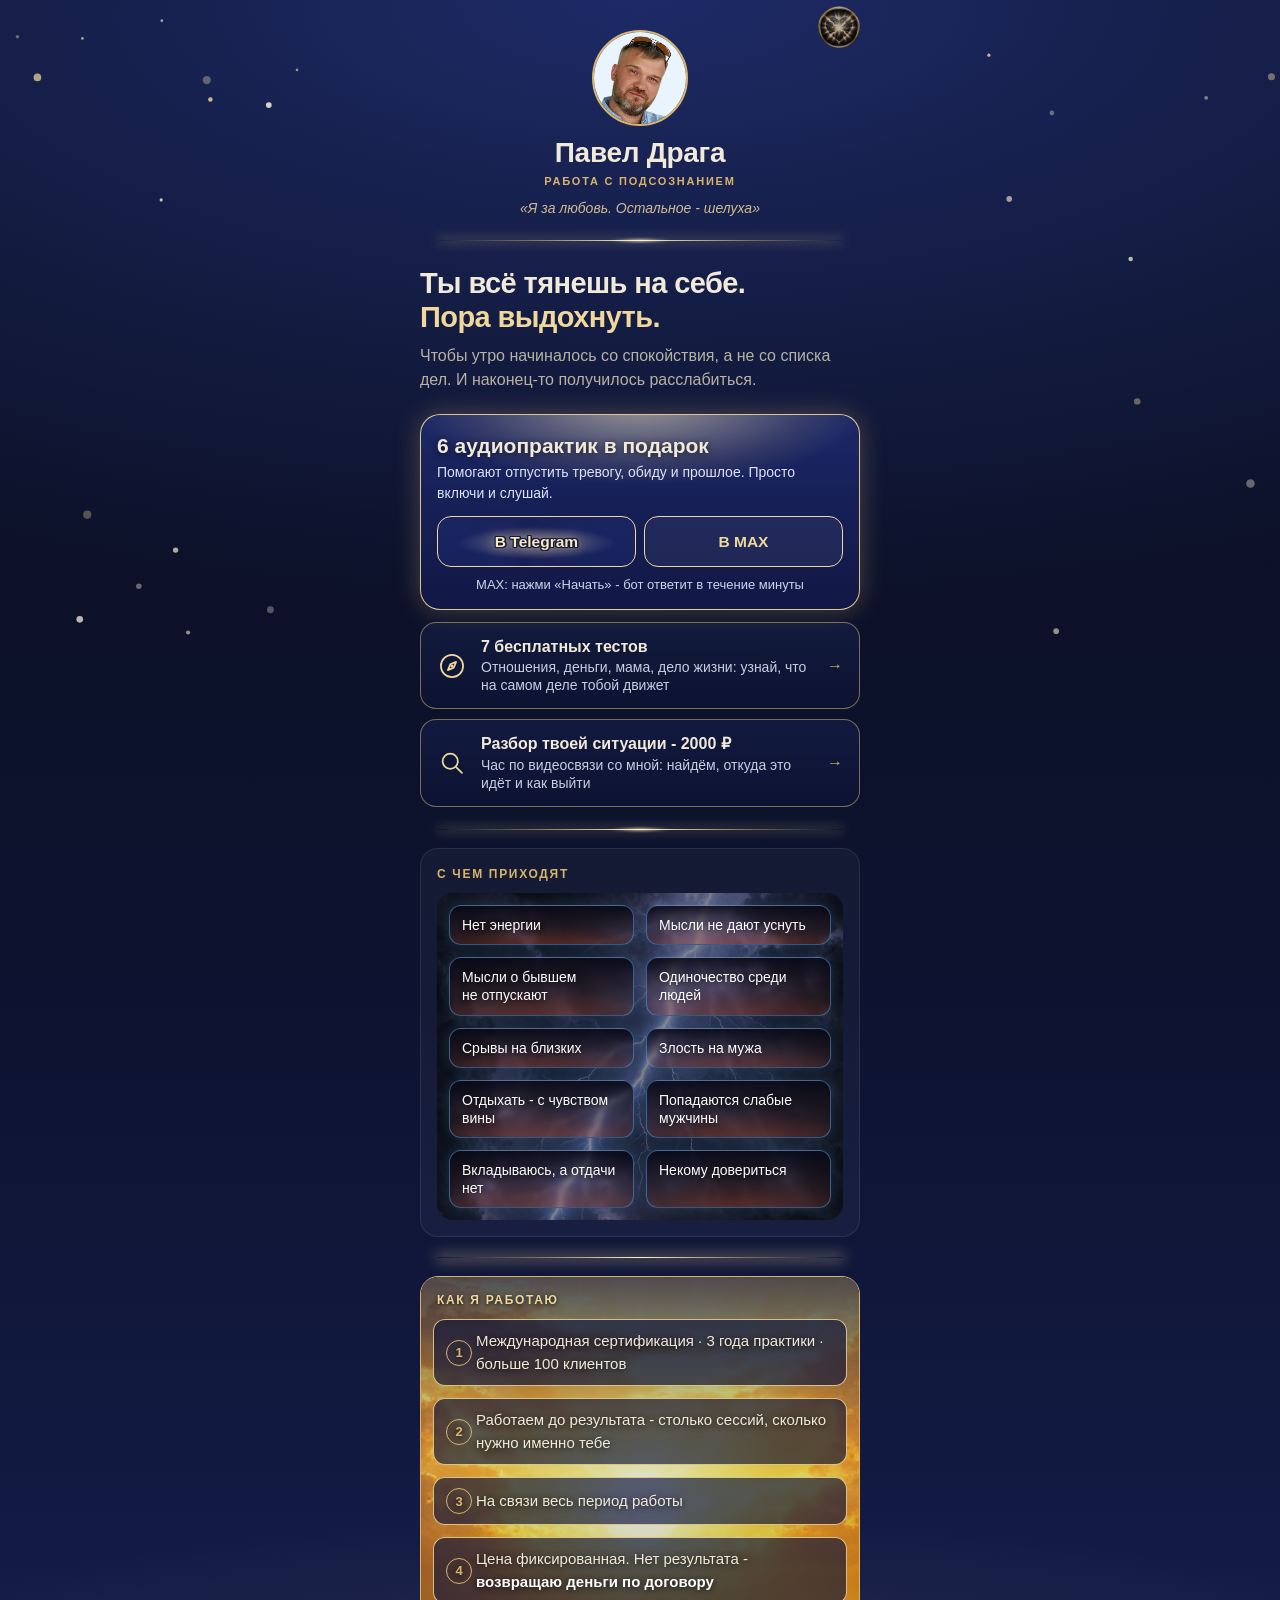
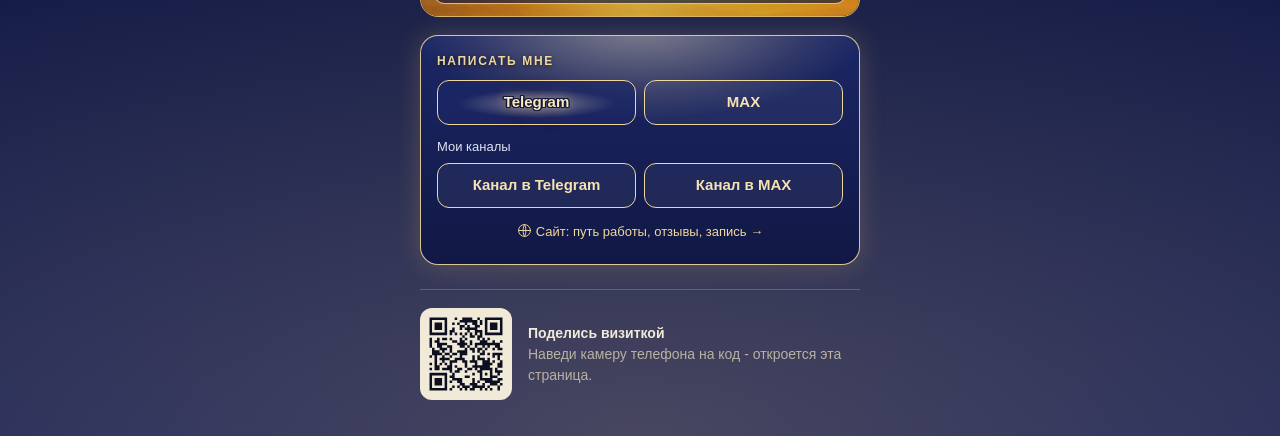
==== commit 0e2e6f87: "Add files via upload" ====
--- a/card/index.html
+++ b/card/index.html
@@ -52,6 +52,12 @@
 .facts{list-style:none;display:grid;gap:7px;font-size:15px}
 .facts li{display:flex;gap:10px}.facts li::before{content:"✦";color:var(--gold);flex:none}
 .facts .hl{color:#fff;font-weight:800}
+.pains{list-style:none;display:grid;gap:7px;font-size:15px}
+.pains li{display:flex;gap:10px;align-items:baseline}.pains li::before{content:"";width:6px;height:6px;border-radius:50%;background:#e8957e;flex:none;transform:translateY(-2px)}
+.gl{height:1px;margin:22px 4% 18px;background:linear-gradient(90deg,transparent,rgba(216,180,106,.6) 25%,#fff2c8 50%,rgba(216,180,106,.6) 75%,transparent);box-shadow:0 0 12px 1px rgba(240,215,154,.45);position:relative}.gl::after{content:"";position:absolute;left:42%;right:42%;top:-2px;height:5px;border-radius:50%;background:radial-gradient(ellipse,rgba(255,240,200,.85),transparent 70%);filter:blur(1px)}
+.hl{color:#fff;font-weight:800}.u{list-style:none;display:grid;gap:8px;font-size:15px;line-height:1.4}.u li{display:grid;grid-template-columns:18px 1fr;align-items:baseline}.u li::before{content:"✦";color:var(--gold);font-size:13px}
+.grid2{display:grid;grid-template-columns:1fr 1fr;gap:8px}.grid2 div{padding:10px 12px;border-radius:12px;background:rgba(232,149,126,.08);border:1px solid rgba(232,149,126,.25);font-size:14px;line-height:1.3}
+.num{list-style:none;display:grid;gap:12px;font-size:15px;counter-reset:n}.num li{display:grid;grid-template-columns:30px 1fr;align-items:start;counter-increment:n}.num li::before{content:counter(n);width:24px;height:24px;border-radius:50%;border:1px solid var(--gold);color:var(--gold);display:grid;place-items:center;font-size:13px;font-weight:700}
 .tags{display:flex;flex-wrap:wrap;gap:6px}
 .tags span{font-size:13.5px;padding:4px 10px;border-radius:999px;border:1px solid rgba(232,149,126,.35);background:rgba(232,149,126,.07)}
 .mini{display:grid;grid-template-columns:1fr 1fr;gap:8px}.mini a{display:block;text-align:center;padding:10px 8px;border-radius:12px;border:1px solid rgba(216,180,106,.45);font-weight:700;font-size:15px;color:var(--gold2)}
@@ -60,51 +66,64 @@
 .qr{width:92px;height:92px;flex:none;background:#f2ead9;border-radius:12px;padding:7px}
 .qr svg{width:100%;height:100%;display:block}
 .foot p{font-size:14px;color:var(--dim)}.foot p b{color:var(--text)}
-</style>
-</head>
-<body>
+.grid2{position:relative;gap:12px;padding:12px;border-radius:16px;overflow:hidden;isolation:isolate;box-shadow:inset 0 0 40px rgba(0,0,0,.7)}.grid2::before{content:"";position:absolute;inset:0;z-index:-1;background:url([data-uri]) 39% center/cover no-repeat;filter:brightness(.53);transform:rotate(26deg) scale(1.578)}.grid2 div{position:relative;color:#fff;font-weight:400;background:radial-gradient(130% 120% at 50% 120%,rgba(232,90,60,.42),rgba(232,90,60,.084) 55%,rgba(10,10,24,.86));border:1px solid hsla(209,70%,62%,.52);box-shadow:0 0 14px hsla(209,70%,60%,.22);backdrop-filter:blur(2px);-webkit-backdrop-filter:blur(2px);text-shadow:0 1px 4.2px rgba(0,0,0,.5)}.dawn{position:relative;overflow:hidden;isolation:isolate;border-color:rgba(216,180,106,.35)}.dawn::before{content:"";position:absolute;inset:0;z-index:-1;background:linear-gradient(180deg,rgba(11,15,31,.05),rgba(11,15,31,.45) 40%,rgba(11,15,31,.75)),none center 52%/cover no-repeat}.dawn li,.dawn h3{text-shadow:0 1px 6px rgba(0,0,0,.85)}</style>
+<style>.dawn{padding:12px;border-color:rgba(216,180,106,1)!important}.dawn::before{background:url([data-uri]) center/cover no-repeat!important}.dawn .num{gap:12px}.dawn .num li{align-items:center;padding:10px 12px;border-radius:12px;background:rgba(29,18,15,.65);border:1px solid rgba(216,180,106,.85);backdrop-filter:blur(3px);-webkit-backdrop-filter:blur(3px)}.dawn h3{color:#f0d79a;text-shadow:0 1px 4px rgba(0,0,0,.9);margin:2px 4px 10px}.sbox{position:relative;overflow:hidden;isolation:isolate}.sbox::after{content:"";position:absolute;inset:0;pointer-events:none;z-index:2;background:radial-gradient(90% 45% at 50% 100%,rgba(255,180,90,.286),rgba(255,180,90,.1) 45%,transparent 75%)}.joinx{height:39px;position:relative}.joinx::after{content:"";position:absolute;left:4%;right:4%;top:50%;height:1px;opacity:.78;background:linear-gradient(90deg,transparent,rgba(216,180,106,.6) 25%,#fff2c8 50%,rgba(216,180,106,.6) 75%,transparent);box-shadow:0 0 12px 1px rgba(240,215,154,.45)}</style><style>body{background:radial-gradient(120% 30% at 50% 0%,#1d2a66 0%,rgba(29,42,102,0) 100%),linear-gradient(180deg,#0b0f1f 0%,#0b0f1f 40%,#161527 62%,#2a1f1c 82%,#3a2a1a 100%)!important;background-attachment:scroll!important}</style><style>
+.gift .t{font-size:21px}
+.gift{position:relative;overflow:hidden;background:radial-gradient(70% 55% at 50% -5%,rgba(255,236,190,.55),rgba(255,220,150,.12) 55%,rgba(255,220,150,0) 75%),linear-gradient(180deg,#1b2766,#111845);border:1.5px solid rgba(240,215,154,.9);box-shadow:0 0 26px rgba(255,210,130,.25)}
+.gift .t{text-shadow:0 1px 6px rgba(0,0,0,.6)}.gift .d{color:#dfe2f2}.btn.o{background:rgba(255,255,255,.05);border-color:#f0d79a}
+.gift .note{font-size:13px;color:#cfd4ea;opacity:1}
+body{background:radial-gradient(120% 30% at 50% 0%,#1d2a66 0%,rgba(29,42,102,0) 100%),radial-gradient(100% 26% at 50% 100%,rgba(240,200,120,.22),rgba(240,200,120,0) 100%),linear-gradient(180deg,#0b0f1f 0%,#0d1330 50%,#141c48 80%,#18225a 100%)!important}
+.dawn .num li{background:rgba(14,20,58,.66)!important;border-color:rgba(240,215,154,.85)!important}
+.lnk{background:linear-gradient(180deg,rgba(29,42,102,.35),rgba(15,22,60,.35));border-color:rgba(216,180,106,.55)}
+.lnk .i{display:grid;place-items:center}.lnk .d{color:#c9cde0;font-size:14px}
+.contact{position:relative;overflow:hidden;background:radial-gradient(70% 55% at 50% -5%,rgba(255,236,190,.45),rgba(255,220,150,.1) 55%,rgba(255,220,150,0) 75%),linear-gradient(180deg,#1b2766,#111845)!important;border:1.5px solid rgba(240,215,154,.9)!important;box-shadow:0 0 26px rgba(255,210,130,.2)!important}
+.contact h3{color:#f0d79a;text-shadow:0 1px 4px rgba(0,0,0,.6)}.contact .sub{color:#dfe2f2}
+.contact .mini a{border:1.5px solid #f0d79a;color:#f6e2b0;background:rgba(255,255,255,.05)}
+.contact .mini:first-of-type a:first-child{background:linear-gradient(90deg,var(--gold),var(--gold2));color:#1a1405;border:0}
+.foot{border-top-color:rgba(240,215,154,.25)}
+.joinx::after{opacity:1!important;height:1.5px;box-shadow:0 0 14px 2px rgba(240,215,154,.6)}
+</style><style>.gift .btn.g,.contact .mini:first-of-type a:first-child{background:radial-gradient(40% 33% at 50% 53%,rgba(250,236,204,.38) 0%,rgba(250,236,204,.171) 59%,rgba(250,236,204,0) 100%),rgba(27,39,102,.68)!important;color:rgb(20,26,58)!important;text-shadow:0 0 4.65px rgba(247,223,174,.9),0 0 10.85px rgba(247,223,174,.78),0 0 21.7px rgba(247,223,174,.6),0 0 37.2px rgba(247,223,174,.51),0 0 62px rgba(247,223,174,.36)!important;border:1.5px solid #f0d79a!important;box-shadow:none!important}</style><style>.gift .btn.g,.contact .mini:first-of-type a:first-child{color:#fbe9bd!important;text-shadow:1.40px 0.00px 0 #141a3a,-1.40px 0.00px 0 #141a3a,0.00px 1.40px 0 #141a3a,0.00px -1.40px 0 #141a3a,0.98px 0.98px 0 #141a3a,-0.98px 0.98px 0 #141a3a,0.98px -0.98px 0 #141a3a,-0.98px -0.98px 0 #141a3a,0 0 10.85px rgba(247,223,174,.6),0 0 21.7px rgba(247,223,174,.45),0 0 37.2px rgba(247,223,174,.35)!important}</style><style>body{position:relative}body::after{content:"";position:absolute;left:0;right:0;top:0;height:640px;background:url("data:image/svg+xml,%3Csvg%20xmlns%3D%22http%3A//www.w3.org/2000/svg%22%20viewBox%3D%220%200%20390%20640%22%20preserveAspectRatio%3D%22xMidYMin%20slice%22%3E%3Ccircle%20cx%3D%22301.3%22%20cy%3D%2216.8%22%20r%3D%220.48%22%20fill%3D%22%23f0d79a%22%20opacity%3D%220.84%22/%3E%3Ccircle%20cx%3D%22361.2%22%20cy%3D%22303.5%22%20r%3D%220.95%22%20fill%3D%22%23fff6dc%22%20opacity%3D%220.49%22/%3E%3Ccircle%20cx%3D%2236.8%22%20cy%3D%22387.0%22%20r%3D%221.30%22%20fill%3D%22%23fff6dc%22%20opacity%3D%220.56%22/%3E%3Ccircle%20cx%3D%2225.1%22%20cy%3D%2211.7%22%20r%3D%220.42%22%20fill%3D%22%23fff6dc%22%20opacity%3D%220.62%22/%3E%3Ccircle%20cx%3D%2283.5%22%20cy%3D%22249.9%22%20r%3D%220.90%22%20fill%3D%22%23fff6dc%22%20opacity%3D%220.37%22/%3E%3Ccircle%20cx%3D%2212.8%22%20cy%3D%22239.9%22%20r%3D%221.30%22%20fill%3D%22%23fff6dc%22%20opacity%3D%220.57%22/%3E%3Ccircle%20cx%3D%22315.4%22%20cy%3D%22395.5%22%20r%3D%221.22%22%20fill%3D%22%23f0d79a%22%20opacity%3D%220.49%22/%3E%3Ccircle%20cx%3D%2291.8%22%20cy%3D%22574.2%22%20r%3D%220.55%22%20fill%3D%22%23f0d79a%22%20opacity%3D%220.34%22/%3E%3Ccircle%20cx%3D%2249.6%22%20cy%3D%22227.0%22%20r%3D%221.23%22%20fill%3D%22%23f0d79a%22%20opacity%3D%220.50%22/%3E%3Ccircle%20cx%3D%2282.6%22%20cy%3D%22523.5%22%20r%3D%220.81%22%20fill%3D%22%23f0d79a%22%20opacity%3D%220.33%22/%3E%3Ccircle%20cx%3D%22344.5%22%20cy%3D%2278.9%22%20r%3D%220.69%22%20fill%3D%22%23fff6dc%22%20opacity%3D%220.71%22/%3E%3Ccircle%20cx%3D%22364.9%22%20cy%3D%22532.9%22%20r%3D%220.68%22%20fill%3D%22%23f0d79a%22%20opacity%3D%220.43%22/%3E%3Ccircle%20cx%3D%22341.5%22%20cy%3D%22335.3%22%20r%3D%220.93%22%20fill%3D%22%23fff6dc%22%20opacity%3D%220.36%22/%3E%3Ccircle%20cx%3D%22302.6%22%20cy%3D%22315.5%22%20r%3D%220.47%22%20fill%3D%22%23f0d79a%22%20opacity%3D%220.58%22/%3E%3Ccircle%20cx%3D%22372.1%22%20cy%3D%22403.2%22%20r%3D%220.45%22%20fill%3D%22%23fff6dc%22%20opacity%3D%220.44%22/%3E%3Ccircle%20cx%3D%2281.9%22%20cy%3D%2232.0%22%20r%3D%220.87%22%20fill%3D%22%23fff6dc%22%20opacity%3D%220.83%22/%3E%3Ccircle%20cx%3D%2282.4%22%20cy%3D%22185.8%22%20r%3D%221.05%22%20fill%3D%22%23fff6dc%22%20opacity%3D%220.30%22/%3E%3Ccircle%20cx%3D%2263.0%22%20cy%3D%2224.4%22%20r%3D%221.26%22%20fill%3D%22%23f0d79a%22%20opacity%3D%220.36%22/%3E%3Ccircle%20cx%3D%2223.9%22%20cy%3D%22455.3%22%20r%3D%220.54%22%20fill%3D%22%23f0d79a%22%20opacity%3D%220.25%22/%3E%3Ccircle%20cx%3D%224.0%22%20cy%3D%22597.6%22%20r%3D%220.54%22%20fill%3D%22%23fff6dc%22%20opacity%3D%220.15%22/%3E%3Ccircle%20cx%3D%22320.5%22%20cy%3D%2234.4%22%20r%3D%220.70%22%20fill%3D%22%23fff6dc%22%20opacity%3D%220.36%22/%3E%3Ccircle%20cx%3D%22320.7%22%20cy%3D%22525.3%22%20r%3D%221.08%22%20fill%3D%22%23f0d79a%22%20opacity%3D%220.41%22/%3E%3Ccircle%20cx%3D%2221.1%22%20cy%3D%22342.0%22%20r%3D%220.68%22%20fill%3D%22%23fff6dc%22%20opacity%3D%220.27%22/%3E%3Ccircle%20cx%3D%22378.1%22%20cy%3D%22289.2%22%20r%3D%220.75%22%20fill%3D%22%23fff6dc%22%20opacity%3D%220.47%22/%3E%3Ccircle%20cx%3D%22365.7%22%20cy%3D%22303.6%22%20r%3D%220.78%22%20fill%3D%22%23fff6dc%22%20opacity%3D%220.25%22/%3E%3Ccircle%20cx%3D%225.3%22%20cy%3D%2211.2%22%20r%3D%220.55%22%20fill%3D%22%23f0d79a%22%20opacity%3D%220.40%22/%3E%3Ccircle%20cx%3D%22297.9%22%20cy%3D%22551.4%22%20r%3D%221.30%22%20fill%3D%22%23fff6dc%22%20opacity%3D%220.22%22/%3E%3Ccircle%20cx%3D%2255.3%22%20cy%3D%22316.1%22%20r%3D%221.12%22%20fill%3D%22%23fff6dc%22%20opacity%3D%220.53%22/%3E%3Ccircle%20cx%3D%2249.3%22%20cy%3D%226.3%22%20r%3D%220.43%22%20fill%3D%22%23fff6dc%22%20opacity%3D%220.59%22/%3E%3Ccircle%20cx%3D%22367.5%22%20cy%3D%2229.8%22%20r%3D%220.56%22%20fill%3D%22%23fff6dc%22%20opacity%3D%220.47%22/%3E%3Ccircle%20cx%3D%22346.5%22%20cy%3D%22122.3%22%20r%3D%220.98%22%20fill%3D%22%23f0d79a%22%20opacity%3D%220.42%22/%3E%3Ccircle%20cx%3D%22321.8%22%20cy%3D%22192.3%22%20r%3D%220.86%22%20fill%3D%22%23fff6dc%22%20opacity%3D%220.56%22/%3E%3Ccircle%20cx%3D%2249.1%22%20cy%3D%2260.9%22%20r%3D%220.48%22%20fill%3D%22%23fff6dc%22%20opacity%3D%220.78%22/%3E%3Ccircle%20cx%3D%22303.8%22%20cy%3D%22306.7%22%20r%3D%220.66%22%20fill%3D%22%23fff6dc%22%20opacity%3D%220.65%22/%3E%3Ccircle%20cx%3D%2264.1%22%20cy%3D%2230.3%22%20r%3D%220.68%22%20fill%3D%22%23f0d79a%22%20opacity%3D%220.83%22/%3E%3Ccircle%20cx%3D%2242.3%22%20cy%3D%22178.6%22%20r%3D%220.84%22%20fill%3D%22%23fff6dc%22%20opacity%3D%220.39%22/%3E%3Ccircle%20cx%3D%2226.6%22%20cy%3D%22156.8%22%20r%3D%221.24%22%20fill%3D%22%23f0d79a%22%20opacity%3D%220.33%22/%3E%3Ccircle%20cx%3D%2253.5%22%20cy%3D%22167.6%22%20r%3D%220.82%22%20fill%3D%22%23fff6dc%22%20opacity%3D%220.67%22/%3E%3Ccircle%20cx%3D%2211.4%22%20cy%3D%2223.6%22%20r%3D%221.17%22%20fill%3D%22%23f0d79a%22%20opacity%3D%220.72%22/%3E%3Ccircle%20cx%3D%22387.7%22%20cy%3D%22340.8%22%20r%3D%221.10%22%20fill%3D%22%23fff6dc%22%20opacity%3D%220.52%22/%3E%3Ccircle%20cx%3D%2242.8%22%20cy%3D%22444.0%22%20r%3D%220.64%22%20fill%3D%22%23fff6dc%22%20opacity%3D%220.37%22/%3E%3Ccircle%20cx%3D%22314.7%22%20cy%3D%22549.7%22%20r%3D%221.15%22%20fill%3D%22%23fff6dc%22%20opacity%3D%220.24%22/%3E%3Ccircle%20cx%3D%2224.3%22%20cy%3D%22188.7%22%20r%3D%221.01%22%20fill%3D%22%23fff6dc%22%20opacity%3D%220.73%22/%3E%3Ccircle%20cx%3D%22381.0%22%20cy%3D%22147.3%22%20r%3D%221.30%22%20fill%3D%22%23fff6dc%22%20opacity%3D%220.37%22/%3E%3Ccircle%20cx%3D%228.1%22%20cy%3D%22520.1%22%20r%3D%221.29%22%20fill%3D%22%23fff6dc%22%20opacity%3D%220.35%22/%3E%3Ccircle%20cx%3D%2221.7%22%20cy%3D%22349.0%22%20r%3D%221.01%22%20fill%3D%22%23fff6dc%22%20opacity%3D%220.40%22/%3E%3Ccircle%20cx%3D%2250.6%22%20cy%3D%22564.4%22%20r%3D%221.08%22%20fill%3D%22%23fff6dc%22%20opacity%3D%220.18%22/%3E%3Ccircle%20cx%3D%22365.9%22%20cy%3D%22519.6%22%20r%3D%220.81%22%20fill%3D%22%23fff6dc%22%20opacity%3D%220.37%22/%3E%3Ccircle%20cx%3D%22316.7%22%20cy%3D%22281.4%22%20r%3D%220.53%22%20fill%3D%22%23fff6dc%22%20opacity%3D%220.44%22/%3E%3Ccircle%20cx%3D%22307.5%22%20cy%3D%2260.6%22%20r%3D%220.86%22%20fill%3D%22%23fff6dc%22%20opacity%3D%220.60%22/%3E%3Ccircle%20cx%3D%22302.3%22%20cy%3D%22374.1%22%20r%3D%220.83%22%20fill%3D%22%23fff6dc%22%20opacity%3D%220.58%22/%3E%3Ccircle%20cx%3D%22328.4%22%20cy%3D%22415.8%22%20r%3D%221.17%22%20fill%3D%22%23f0d79a%22%20opacity%3D%220.28%22/%3E%3Ccircle%20cx%3D%2262.4%22%20cy%3D%22587.0%22%20r%3D%220.97%22%20fill%3D%22%23fff6dc%22%20opacity%3D%220.15%22/%3E%3Ccircle%20cx%3D%22307.3%22%20cy%3D%22334.3%22%20r%3D%221.13%22%20fill%3D%22%23f0d79a%22%20opacity%3D%220.24%22/%3E%3Ccircle%20cx%3D%22333.2%22%20cy%3D%22528.0%22%20r%3D%221.20%22%20fill%3D%22%23f0d79a%22%20opacity%3D%220.19%22/%3E%3Ccircle%20cx%3D%22371.3%22%20cy%3D%22402.8%22%20r%3D%220.93%22%20fill%3D%22%23f0d79a%22%20opacity%3D%220.28%22/%3E%3Ccircle%20cx%3D%2257.3%22%20cy%3D%22192.7%22%20r%3D%220.63%22%20fill%3D%22%23fff6dc%22%20opacity%3D%220.56%22/%3E%3Ccircle%20cx%3D%2290.5%22%20cy%3D%2221.3%22%20r%3D%220.40%22%20fill%3D%22%23f0d79a%22%20opacity%3D%220.63%22/%3E%3Ccircle%20cx%3D%22319.4%22%20cy%3D%22223.9%22%20r%3D%221.01%22%20fill%3D%22%23fff6dc%22%20opacity%3D%220.43%22/%3E%3Ccircle%20cx%3D%22387.4%22%20cy%3D%2223.4%22%20r%3D%221.08%22%20fill%3D%22%23f0d79a%22%20opacity%3D%220.44%22/%3E%3C/svg%3E") top center/100% 640px no-repeat;pointer-events:none;z-index:0}
+.card{position:relative;z-index:1}
+.sky{position:absolute;left:0;right:0;top:0;height:640px;pointer-events:none;z-index:0;overflow:hidden}
+.tw{position:absolute;transform:translate(-50%,-50%) scale(.2);opacity:0;animation:tw 8s ease-in-out infinite}
+.tw svg{width:100%;height:100%;display:block}
+@keyframes tw{0%,70%,100%{opacity:0;transform:translate(-50%,-50%) scale(.2) rotate(0)}80%{opacity:1;transform:translate(-50%,-50%) scale(1) rotate(20deg)}90%{opacity:.15;transform:translate(-50%,-50%) scale(.5) rotate(35deg)}}
+@media (prefers-reduced-motion:reduce){.tw{animation:none;opacity:.8;transform:translate(-50%,-50%) scale(.8)}}
+</style><style>.card{position:relative}.corner{position:absolute;top:6px;right:0;width:42px;height:42px;filter:brightness(.7) saturate(.65);z-index:2}</style></head>
+<body><svg width="0" height="0" style="position:absolute" aria-hidden="true"><defs><radialGradient id="sg"><stop offset="0" stop-color="#ffe9b8" stop-opacity=".6"/><stop offset="1" stop-color="#ffe9b8" stop-opacity="0"/></radialGradient></defs></svg><div class="sky" aria-hidden="true"><span class="tw" style="left:9%;top:70px;width:20px;height:20px;animation-delay:0s;animation-duration:7s"><svg viewBox="-12 -12 24 24" aria-hidden="true"><circle r="9" fill="url(#sg)"/><path d="M0-11L.9-.9 11 0 .9.9 0 11-.9.9-11 0-.9-.9Z" fill="#fff6dc"/></svg></span><span class="tw" style="left:90%;top:120px;width:24px;height:24px;animation-delay:2.3s;animation-duration:8s"><svg viewBox="-12 -12 24 24" aria-hidden="true"><circle r="9" fill="url(#sg)"/><path d="M0-11L.9-.9 11 0 .9.9 0 11-.9.9-11 0-.9-.9Z" fill="#fff6dc"/></svg></span><span class="tw" style="left:7%;top:330px;width:15px;height:15px;animation-delay:4.1s;animation-duration:9s"><svg viewBox="-12 -12 24 24" aria-hidden="true"><circle r="9" fill="url(#sg)"/><path d="M0-11L.9-.9 11 0 .9.9 0 11-.9.9-11 0-.9-.9Z" fill="#fff6dc"/></svg></span><span class="tw" style="left:93%;top:420px;width:17px;height:17px;animation-delay:1.2s;animation-duration:7.5s"><svg viewBox="-12 -12 24 24" aria-hidden="true"><circle r="9" fill="url(#sg)"/><path d="M0-11L.9-.9 11 0 .9.9 0 11-.9.9-11 0-.9-.9Z" fill="#fff6dc"/></svg></span><span class="tw" style="left:20%;top:200px;width:12px;height:12px;animation-delay:5.6s;animation-duration:10s"><svg viewBox="-12 -12 24 24" aria-hidden="true"><circle r="9" fill="url(#sg)"/><path d="M0-11L.9-.9 11 0 .9.9 0 11-.9.9-11 0-.9-.9Z" fill="#fff6dc"/></svg></span><span class="tw" style="left:80%;top:40px;width:13px;height:13px;animation-delay:3.4s;animation-duration:8.5s"><svg viewBox="-12 -12 24 24" aria-hidden="true"><circle r="9" fill="url(#sg)"/><path d="M0-11L.9-.9 11 0 .9.9 0 11-.9.9-11 0-.9-.9Z" fill="#fff6dc"/></svg></span></div>
 <main class="card">
-  <div class="hero c"><img class="av" src="[data-uri]" alt="Павел Драга"><div class="name">Павел Драга</div><div class="role">Работа с подсознанием</div><div class="motto">«Я за любовь. Остальное - шелуха»</div></div>
+  <img class="corner" src="../assets/heart.webp" alt=""><div class="hero c"><img class="av" src="[data-uri]" alt="Павел Драга"><div class="name">Павел Драга</div><div class="role">Работа с подсознанием</div><div class="motto">«Я за любовь. Остальное - шелуха»</div></div>
 
+  <div class="gl"></div>
   <h1>Ты всё тянешь на себе.<br><span class="a">Пора выдохнуть.</span></h1>
   <p class="lead">Чтобы утро начиналось со спокойствия, а не со списка дел. И наконец-то получилось расслабиться.</p>
 
   <div class="gift">
-    <div class="t">🎁 Начни с малого: 6 аудиопрактик бесплатно</div>
-    <div class="d">От тревоги, обид и прошлого.</div>
+    <div class="t">6 аудиопрактик в подарок</div>
+    <div class="d">Помогают отпустить тревогу, обиду и прошлое. Просто включи и слушай.</div>
     <div class="two">
       <a class="btn g" href="https://t.me/pavel_draga_leads_bot?start=apteka" target="_blank" rel="noopener">В Telegram</a>
       <a class="btn o" href="https://max.ru/se14725843_bot" target="_blank" rel="noopener">В MAX</a>
     </div>
-    <p class="note">MAX: нажми «Начать» - бот ответит в течение минуты</p>
+    <p class="note">MAX: нажми «Начать» - бот ответит в течение минуты</p>
   </div>
 
   <div class="links">
-    <a class="lnk" href="https://pavel-draga-testy.netlify.app/testy/" target="_blank" rel="noopener"><span class="i">🧭</span><span><div class="t">7 бесплатных тестов</div><div class="d">Отношения, деньги, мама, дело жизни: узнай, что на самом деле тобой движет</div></span><span class="ar">→</span></a>
-    <a class="lnk" href="https://cal.com/pavel-draga/razbor-tenej" target="_blank" rel="noopener"><span class="i">🔍</span><span><div class="t">Разбор твоей ситуации - 2000 ₽</div><div class="d">Час по видеосвязи со мной: найдём, откуда это идёт и как выйти</div></span><span class="ar">→</span></a>
+    <a class="lnk" href="https://pavel-draga-testy.netlify.app/testy/" target="_blank" rel="noopener"><span class="i"><svg viewBox="0 0 24 24" width="28" height="28" fill="none" stroke="#f0d79a" stroke-width="1.5" stroke-linecap="round" stroke-linejoin="round" aria-hidden="true"><circle cx="12" cy="12" r="9.5"/><path d="M15.5 8.5l-2 5-5 2 2-5z"/><circle cx="12" cy="12" r=".6" fill="#f0d79a"/></svg></span><span><div class="t">7 бесплатных тестов</div><div class="d">Отношения, деньги, мама, дело жизни: узнай, что на самом деле тобой движет</div></span><span class="ar">→</span></a>
+    <a class="lnk" href="https://cal.com/pavel-draga/razbor-tenej" target="_blank" rel="noopener"><span class="i"><svg viewBox="0 0 24 24" width="28" height="28" fill="none" stroke="#f0d79a" stroke-width="1.5" stroke-linecap="round" stroke-linejoin="round" aria-hidden="true"><circle cx="10.5" cy="10.5" r="6.5"/><path d="M15.5 15.5L20.5 20.5"/></svg></span><span><div class="t">Разбор твоей <span style="white-space:nowrap">ситуации - 2000 ₽</span></div><div class="d">Час по видеосвязи со мной: найдём, откуда это идёт и как выйти</div></span><span class="ar">→</span></a>
   </div>
 
-  <div class="box">
-    <h3>Как я работаю</h3>
-    <ul class="facts">
-      <li><span>Международная сертификация · 3 года практики · больше 100 клиентов</span></li>
-      <li><span>Работаем до результата - столько сессий, сколько нужно именно тебе</span></li>
-      <li><span>На связи весь период работы</span></li>
-      <li><span>Цена фиксированная. Нет результата - <span class="hl">возвращаю деньги по договору</span></span></li>
-    </ul>
-  </div>
+  <div class="gl"></div>
 
-  <div class="box">
-    <h3>С чем приходят</h3>
-    <div class="tags"><span>Голова не выключается</span><span>Отдыхать - с чувством вины</span><span>Бывший не отпускает</span><span>Мужчины слабее меня</span><span>Срывы на близких</span><span>Нет энергии</span><span>Одиночество среди людей</span><span>Некому довериться</span></div>
-  </div>
+  <div class="box"><h3>С чем приходят</h3><div class="grid2"><div>Нет энергии</div><div>Мысли не дают уснуть</div><div>Мысли о бывшем не отпускают</div><div>Одиночество среди людей</div><div>Срывы на близких</div><div>Злость на мужа</div><div>Отдыхать - с чувством вины</div><div>Попадаются слабые мужчины</div><div>Вкладываюсь, а отдачи нет</div><div>Некому довериться</div></div></div>
+  <div class="joinx"></div><div class="box dawn" style="margin-top:0"><h3>Как я работаю</h3><ul class="num"><li><span>Международная сертификация · 3 года практики · больше 100 клиентов</span></li><li><span>Работаем до результата - столько сессий, сколько нужно именно тебе</span></li><li><span>На связи весь период работы</span></li><li><span>Цена фиксированная. Нет результата - <span class="hl">возвращаю деньги по договору</span></span></li></ul></div>
 
-  <div class="box">
+  <div class="box contact">
     <h3>Написать мне</h3>
     <div class="mini"><a href="https://t.me/pavel_draga" target="_blank" rel="noopener">Telegram</a><a href="https://max.ru/u/f9LHodD0cOIXRHmdS8zhddeg0cuzIXljGwgvECPzeS0i2mBxQzJtRjokWUw" target="_blank" rel="noopener">MAX</a></div>
     <p class="sub">Мои каналы</p>
     <div class="mini"><a href="https://t.me/alhimiyasostoyaniya" target="_blank" rel="noopener">Канал в Telegram</a><a href="https://max.ru/channel_pavel_draga" target="_blank" rel="noopener">Канал в MAX</a></div>
-    <p class="sub" style="text-align:center;margin-top:14px"><a href="https://pavel-draga.netlify.app/" target="_blank" rel="noopener" style="color:var(--gold2)">🌐 Сайт: путь работы, отзывы, запись →</a></p>
+    <p class="sub" style="text-align:center;margin-top:14px"><a href="https://pavel-draga.netlify.app/" target="_blank" rel="noopener" style="color:var(--gold2)"><svg viewBox="0 0 24 24" width="15" height="15" fill="none" stroke="#f0d79a" stroke-width="1.5" stroke-linecap="round" stroke-linejoin="round" style="vertical-align:-2px;margin-right:4px" aria-hidden="true"><circle cx="12" cy="12" r="9.5"/><path d="M2.5 12h19M12 2.5c3 3.2 3 15.8 0 19M12 2.5c-3 3.2-3 15.8 0 19"/></svg>Сайт: путь работы, отзывы, запись →</a></p>
   </div>
 
   <div class="foot">
